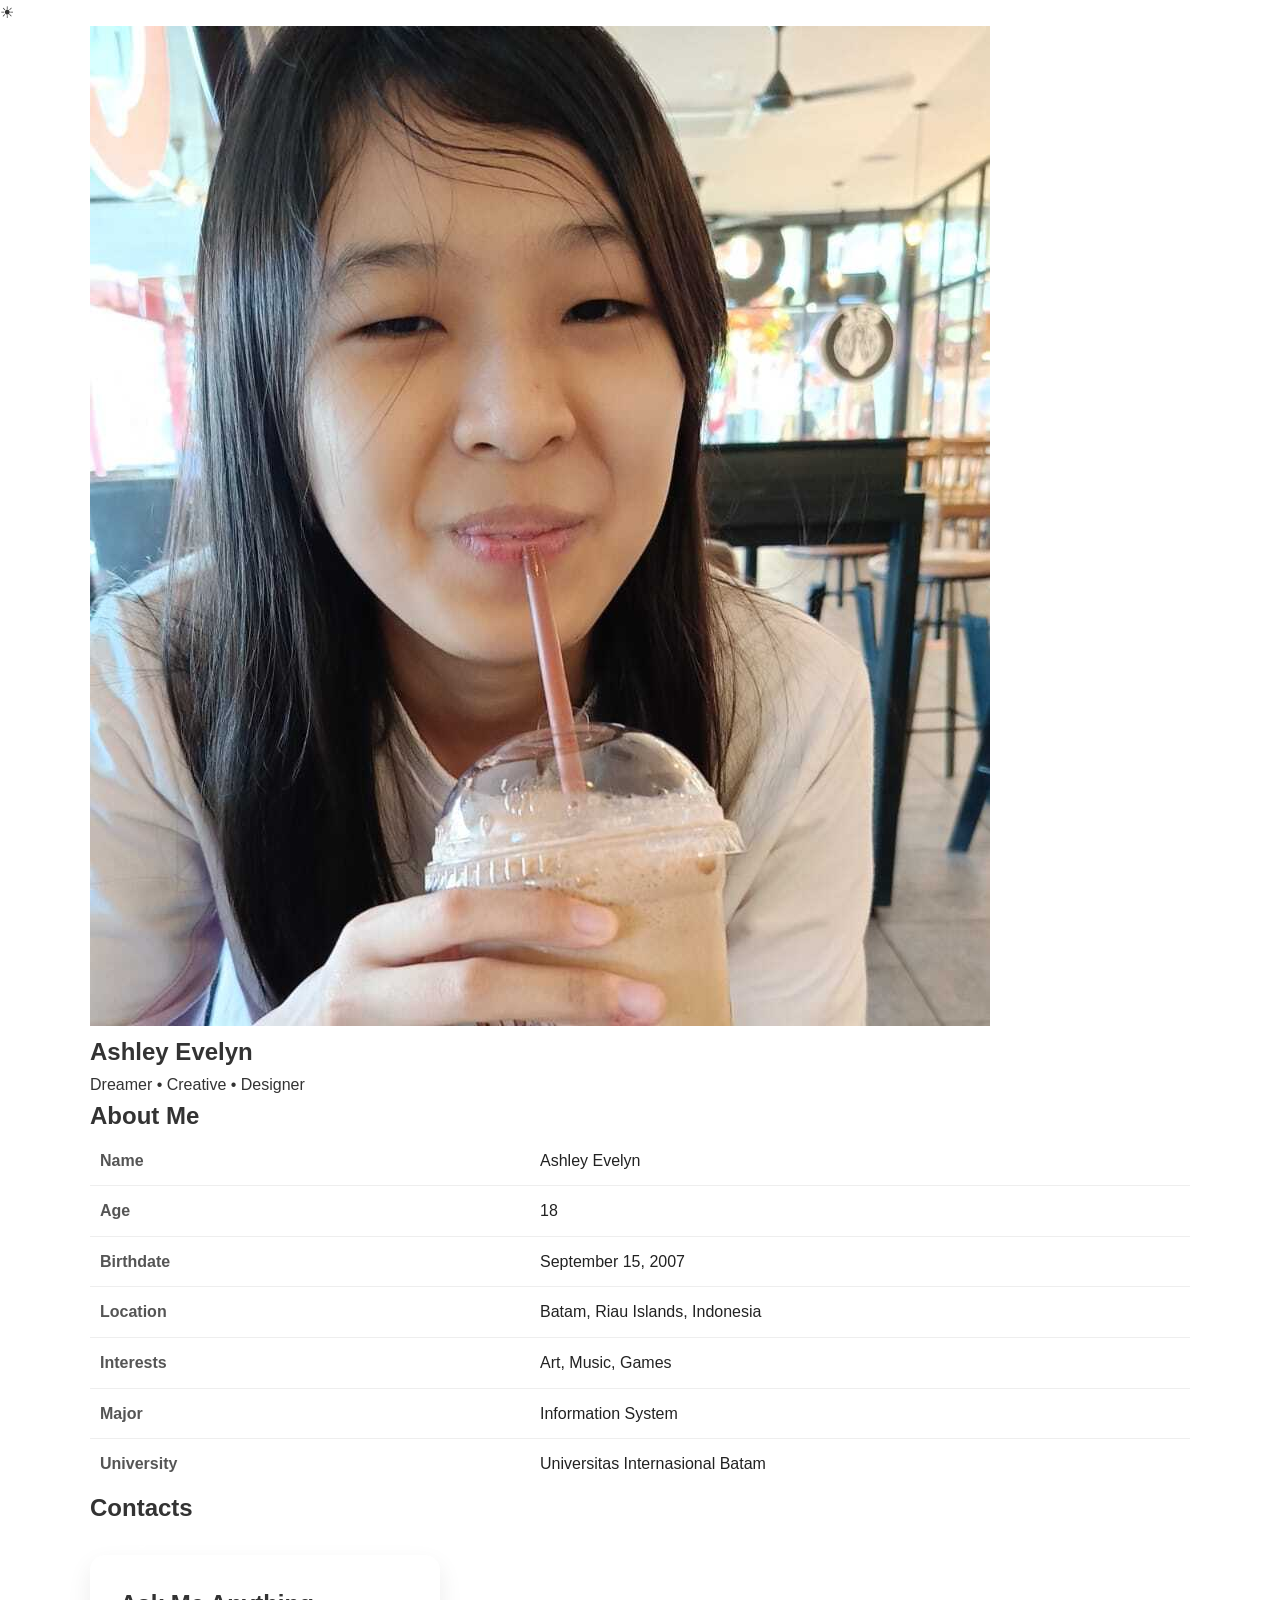
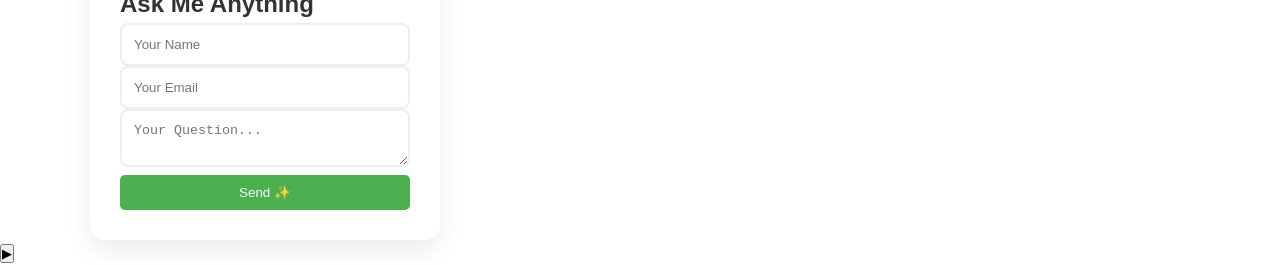
==== biodataash/index.html @ a49f47a7 "Update index.html" ====
<!DOCTYPE html>
<html lang="en">
<head>
    <meta charset="UTF-8">
    <title>Ashley Evelyn | Personal Website</title>
    <link rel="stylesheet" href="style.css">
    <link href="https://fonts.googleapis.com/css2?family=Quicksand:wght@300;500;700&display=swap" rel="stylesheet">
</head>
<body>

        <!-- Dark / Light Toggle -->
        <div class="toggle-container">
            <div class="mode-toggle" id="mode-toggle">
                <div class="toggle-circle">
                    <span class="icon">☀</span>
                </div>
            </div>
        </div>

    <div class="container">

        <!-- Profile -->
        <section class="profile fade-in">
            <img src="me.jpg" alt="Profile Photo" class="profile-img">
            <h1>Ashley Evelyn</h1>
            <p class="subtitle">Dreamer • Creative • Designer</p>
        </section>

        <!-- Bio -->
        <section class="bio slide-up">
            <h2>About Me</h2>
            <table>
                <tr>
                    <th>Name</th>
                    <td>Ashley Evelyn</td>
                </tr>
                <tr>
                    <th>Age</th>
                    <td>18</td>
                </tr>
                <tr>
                    <th>Birthdate</th>
                    <td>September 15, 2007</td>
                </tr>
                <tr>
                    <th>Location</th>
                    <td>Batam, Riau Islands, Indonesia</td>
                </tr>
                <tr>
                    <th>Interests</th>
                    <td>Art, Music, Games</td>
                </tr>
                <tr>
                    <th>Major</th>
                    <td>Information System</td>
                </tr>
                <tr>
                    <th>University</th>
                    <td>Universitas Internasional Batam</td>
                </tr>
            </table>
        </section>

        <!-- Social -->
        <section class="contact fade-in">
            <h2>Contacts</h2>
            <div class="social-links">
                <a href="https://instagram.com/ashley_evel_" target="_blank">Instagram</a>
                <a href="https://youtube.com/@ashendust159" target="_blank">YouTube</a>
                <a href="mailto:ashleyevelyn1509@gmail.com" target="_blank">Email</a>
            </div>
        </section>

        <!-- Ask Box -->
        <section class="ask-box slide-up">
            <h2>Ask Me Anything</h2>
            <form>
                <input type="text" placeholder="Your Name" required>
                <input type="email" placeholder="Your Email" required>
                <textarea placeholder="Your Question..." required></textarea>
                <button type="submit">Send ✨</button>
            </form>
        </section>

    </div>

        <!-- Clean Music Player -->
        <div class="music-player">
            <button id="play-btn">▶</button>

            <div class="wave">
                <span></span>
                <span></span>
                <span></span>
                <span></span>
            </div>
        </div>

        <audio id="audio">
            <source src="music.mp3" type="audio/mpeg">
        </audio>

<script>
    const toggle = document.getElementById("mode-toggle");
    const icon = document.querySelector(".icon");

    toggle.addEventListener("click", () => {
        document.body.classList.toggle("dark-mode");
        toggle.classList.toggle("active");

        if(document.body.classList.contains("dark-mode")){
            icon.textContent = "🌙";
        } else {
            icon.textContent = "☀";
        }
    });

    const audio = document.getElementById("audio");
    const playBtn = document.getElementById("play-btn");
    const wave = document.querySelector(".wave");

    playBtn.addEventListener("click", () => {
        if(audio.paused){
            audio.play();
            playBtn.textContent = "❚❚";
            wave.classList.add("active");
        } else {
            audio.pause();
            playBtn.textContent = "▶";
            wave.classList.remove("active");
        }
    });

    /* Cursor Glow Trail */
    const cursor = document.createElement("div");
    cursor.classList.add("cursor-glow");
    document.body.appendChild(cursor);

    document.addEventListener("mousemove", e => {
        cursor.style.left = e.pageX + "px";
        cursor.style.top = e.pageY + "px";
    });
</script>

</body>
</html>
---- biodataash/style.css ----
/* Reset */
* {
    margin: 0;
    padding: 0;
    box-sizing: border-box;
}

/* Base Styles */
body {
    font-family: Arial, Helvetica, sans-serif;
    line-height: 1.6;
    color: #333;
}

.container {
    width: 90%;
    max-width: 1100px;
    margin: auto;
}

/* Navigation */
header {
    background: #9874d3;
    color: #fff;
}

nav {
    display: flex;
    justify-content: space-between;
    align-items: center;
    padding: 1rem 0;
}

.logo {
    font-size: 1.5rem;
}

.nav-links {
    list-style: none;
    display: flex;
    gap: 1.5rem;
}

.nav-links a {
    color: #fff;
    text-decoration: none;
}

/* Hero */
.hero {
    background: linear-gradient(135deg, #667eea, #764ba2);
    color: white;
    padding: 5rem 0;
    text-align: center;
}

.hero h2 {
    font-size: 2.5rem;
}

.hero p {
    margin: 1rem 0;
}

.btn {
    display: inline-block;
    background: #fff;
    color: #333;
    padding: 0.75rem 1.5rem;
    border-radius: 25px;
    text-decoration: none;
    font-weight: bold;
}

/* Bio Card */
.bio-card {
    display: flex;
    align-items: center;
    gap: 2rem;
    background: #fff;
    padding: 2rem;
    border-radius: 16px;
    box-shadow: 0 10px 30px rgba(0, 0, 0, 0.1);
    max-width: 800px;
    margin: auto;
}

.bio-photo {
    width: 160px;
    height: 160px;
    object-fit: cover;
    border-radius: 50%;
    border: 4px solid #667eea;
}

.bio-text h2 {
    margin-bottom: 0.25rem;
}

.bio-title {
    font-weight: bold;
    color: #667eea;
    margin-bottom: 0.75rem;
}

/* Mobile Responsive */
@media (max-width: 768px) {
    .bio-card {
        flex-direction: column;
        text-align: center;
    }
}

/* Responsive */
@media (max-width: 768px) {
    .bio-container {
        flex-direction: column;
        text-align: center;
    }
}

/* About */
.about {
    background: #ffffff;
    padding: 30px 40px;
    border-radius: 16px;
    box-shadow: 0 15px 35px rgba(0, 0, 0, 0.2);
    width: 400px;
    animation: fadeIn 1s ease-in-out;
}

.about h2 {
    text-align: center;
    margin-bottom: 25px;
    color: #333;
}

table {
    width: 100%;
    border-collapse: collapse;
}

th, td {
    text-align: left;
    padding: 12px 10px;
}

th {
    color: #555;
    font-weight: 600;
    width: 40%;
}

td {
    color: #222;
    font-weight: 500;
}

tr {
    border-bottom: 1px solid #eee;
    transition: background 0.3s ease;
}

tr:hover {
    background: #f5f7ff;
}

tr:last-child {
    border-bottom: none;
}

@keyframes fadeIn {
    from {
        opacity: 0;
        transform: translateY(20px);
    }
    to {
        opacity: 1;
        transform: translateY(0);
    }
}

@media (max-width: 480px) {
    .about {
        width: 90%;
        padding: 20px;
    }
}

/* Projects */
.projects {
    display: grid;
    grid-template-columns: repeat(auto-fit, minmax(250px, 1fr));
    gap: 1.5rem;
}

.card {
    background: white;
    padding: 1.5rem;
    border-radius: 10px;
    box-shadow: 0 5px 15px rgba(0,0,0,0.1);
}

/* Social Links */
.social-links a {
  display: inline-block;
  margin: 0 10px;
  text-decoration: none;
  color: #fff;
  font-weight: bold;
  position: relative;
}

.social-links a::after {
  content: "";
  display: block;
  height: 2px;
  background: #fff;
  width: 0;
  transition: width 0.3s;
  margin: auto;
}

.social-links a:hover::after {
  width: 100%;
}

/* Ask Box */
.ask-box {
  background: white;
  padding: 30px;
  width: 350px;
  border-radius: 15px;
  box-shadow: 0 10px 25px rgba(0,0,0,0.08);
}

.ask-box input,
.ask-box textarea {
  width: 100%;
  padding: 12px;
  border: 2px solid #eee;
  border-radius: 8px;
  outline: none;
  transition: 0.3s;
}

.ask-box input:focus,
.ask-box textarea:focus {
  border-color: #4CAF50;
}

.ask-box button {
  width: 100%;
  padding: 10px;
  border: none;
  background-color: #4CAF50;
  color: white;
  border-radius: 5px;
  cursor: pointer;
}

.ask-box button:hover {
  background-color: #45a049;
}

/* Footer */
footer {
    background: #9874d3;
    color: #fff;
    text-align: center;
    padding: 1rem;
    margin-top: 2rem;
}
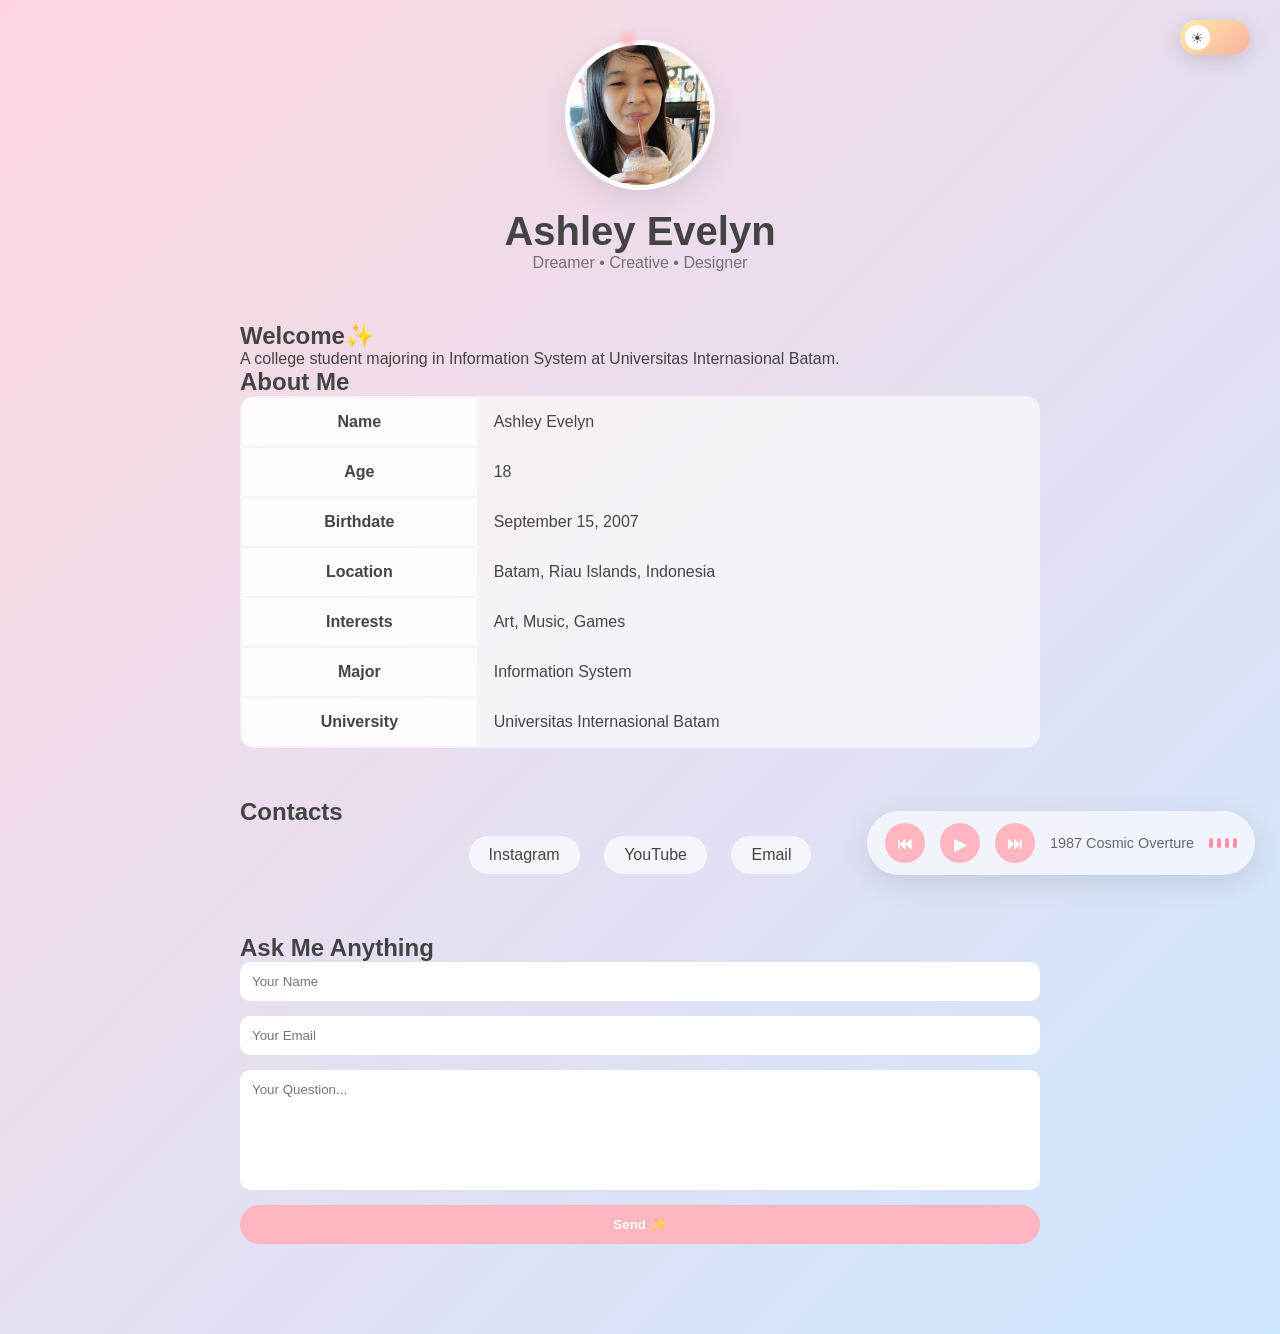
==== commit dd9ff9c3: "Update index.html" ====
--- a/biodataash/index.html
+++ b/biodataash/index.html
@@ -26,6 +26,14 @@
             <p class="subtitle">Dreamer • Creative • Designer</p>
         </section>
 
+        <section id="home" class="intro-card fade-in">
+            <h2>Welcome✨</h2>
+            <p class="intro-text">
+            A college student majoring in Information System at Universitas Internasional Batam.
+            </p>
+        </section>
+
+
         <!-- Bio -->
         <section class="bio slide-up">
             <h2>About Me</h2>
@@ -86,7 +94,13 @@
 
         <!-- Clean Music Player -->
         <div class="music-player">
+            <button id="prev-btn">⏮</button>
             <button id="play-btn">▶</button>
+            <button id="next-btn">⏭</button>
+
+            <div class="track-info">
+                <span id="track-name">Song Title</span>
+            </div>
 
             <div class="wave">
                 <span></span>
@@ -97,10 +111,13 @@
         </div>
 
         <audio id="audio">
-            <source src="music.mp3" type="audio/mpeg">
         </audio>
 
 <script>
+    /* =========================
+       DARK / LIGHT TOGGLE
+    ========================== */
+
     const toggle = document.getElementById("mode-toggle");
     const icon = document.querySelector(".icon");
 
@@ -115,21 +132,79 @@
         }
     });
 
+    /* =========================
+       PLAYLIST SYSTEM
+    ========================== */
+
+    const songs = [
+        {
+            name: "1987 Cosmic Overture",
+            src: "1987 Cosmic Overture.mp3"
+        },
+        {
+            name: "Float Play (lo-fi)",
+            src: "float play.mp3"
+        },
+        {
+            name: "are you lost",
+            src: "are you lost.mp3"
+        }
+    ];
+
     const audio = document.getElementById("audio");
     const playBtn = document.getElementById("play-btn");
+    const nextBtn = document.getElementById("next-btn");
+    const prevBtn = document.getElementById("prev-btn");
+    const trackName = document.getElementById("track-name");
     const wave = document.querySelector(".wave");
 
+    let currentSong = 0;
+
+    function loadSong(index) {
+        audio.src = songs[index].src;
+        trackName.textContent = songs[index].name;
+    }
+
+    function playSong() {
+        audio.play();
+        playBtn.textContent = "❚❚";
+        wave.classList.add("active");
+    }
+
+    function pauseSong() {
+        audio.pause();
+        playBtn.textContent = "▶";
+        wave.classList.remove("active");
+    }
+
     playBtn.addEventListener("click", () => {
-        if(audio.paused){
-            audio.play();
-            playBtn.textContent = "❚❚";
-            wave.classList.add("active");
+        if (audio.paused) {
+            playSong();
         } else {
-            audio.pause();
-            playBtn.textContent = "▶";
-            wave.classList.remove("active");
+            pauseSong();
         }
     });
+
+    nextBtn.addEventListener("click", () => {
+        currentSong = (currentSong + 1) % songs.length;
+        loadSong(currentSong);
+        playSong();
+    });
+
+    prevBtn.addEventListener("click", () => {
+        currentSong = (currentSong - 1 + songs.length) % songs.length;
+        loadSong(currentSong);
+        playSong();
+    });
+
+    audio.addEventListener("ended", () => {
+        currentSong = (currentSong + 1) % songs.length;
+        loadSong(currentSong);
+        playSong();
+    });
+
+    loadSong(currentSong);
+
 
     /* Cursor Glow Trail */
     const cursor = document.createElement("div");
--- a/biodataash/style.css
+++ b/biodataash/style.css
@@ -1,273 +1,333 @@
-/* Reset */
 * {
     margin: 0;
     padding: 0;
     box-sizing: border-box;
-}
-
-/* Base Styles */
+    font-family: 'Quicksand', sans-serif;
+    transition: all 0.3s ease;
+}
+
+/* LIGHT MODE (Default Pastel) */
 body {
-    font-family: Arial, Helvetica, sans-serif;
-    line-height: 1.6;
-    color: #333;
+    background: linear-gradient(135deg, #ffd6e0, #cde7ff);
+    color: #444;
+    display: flex;
+    justify-content: center;
+    padding: 40px;
 }
 
 .container {
     width: 90%;
-    max-width: 1100px;
-    margin: auto;
-}
-
-/* Navigation */
-header {
-    background: #9874d3;
-    color: #fff;
-}
-
-nav {
-    display: flex;
-    justify-content: space-between;
-    align-items: center;
-    padding: 1rem 0;
-}
-
-.logo {
-    font-size: 1.5rem;
-}
-
-.nav-links {
-    list-style: none;
-    display: flex;
-    gap: 1.5rem;
-}
-
-.nav-links a {
-    color: #fff;
-    text-decoration: none;
-}
-
-/* Hero */
-.hero {
-    background: linear-gradient(135deg, #667eea, #764ba2);
-    color: white;
-    padding: 5rem 0;
+    max-width: 800px;
+}
+
+.profile {
     text-align: center;
-}
-
-.hero h2 {
+    margin-bottom: 50px;
+    animation: float 4s ease-in-out infinite;
+}
+
+.profile-img {
+    width: 150px;
+    height: 150px;
+    border-radius: 50%;
+    border: 5px solid white;
+    object-fit: cover;
+    box-shadow: 0 10px 30px rgba(0,0,0,0.1);
+}
+
+.profile-img:hover {
+    transform: scale(1.1);
+}
+
+h1 {
+    margin-top: 15px;
     font-size: 2.5rem;
 }
 
-.hero p {
-    margin: 1rem 0;
-}
-
-.btn {
-    display: inline-block;
-    background: #fff;
-    color: #333;
-    padding: 0.75rem 1.5rem;
-    border-radius: 25px;
-    text-decoration: none;
-    font-weight: bold;
-}
-
-/* Bio Card */
-.bio-card {
-    display: flex;
-    align-items: center;
-    gap: 2rem;
-    background: #fff;
-    padding: 2rem;
-    border-radius: 16px;
-    box-shadow: 0 10px 30px rgba(0, 0, 0, 0.1);
-    max-width: 800px;
-    margin: auto;
-}
-
-.bio-photo {
-    width: 160px;
-    height: 160px;
-    object-fit: cover;
-    border-radius: 50%;
-    border: 4px solid #667eea;
-}
-
-.bio-text h2 {
-    margin-bottom: 0.25rem;
-}
-
-.bio-title {
-    font-weight: bold;
-    color: #667eea;
-    margin-bottom: 0.75rem;
-}
-
-/* Mobile Responsive */
-@media (max-width: 768px) {
-    .bio-card {
-        flex-direction: column;
-        text-align: center;
-    }
-}
-
-/* Responsive */
-@media (max-width: 768px) {
-    .bio-container {
-        flex-direction: column;
-        text-align: center;
-    }
-}
-
-/* About */
-.about {
-    background: #ffffff;
-    padding: 30px 40px;
-    border-radius: 16px;
-    box-shadow: 0 15px 35px rgba(0, 0, 0, 0.2);
-    width: 400px;
-    animation: fadeIn 1s ease-in-out;
-}
-
-.about h2 {
-    text-align: center;
-    margin-bottom: 25px;
-    color: #333;
+.subtitle {
+    opacity: 0.7;
+}
+
+.bio, .contact, .ask-box {
+    margin-bottom: 50px;
 }
 
 table {
     width: 100%;
-    border-collapse: collapse;
+    background: rgba(255,255,255,0.6);
+    border-radius: 15px;
+    overflow: hidden;
+    backdrop-filter: blur(10px);
 }
 
 th, td {
-    text-align: left;
-    padding: 12px 10px;
+    padding: 15px;
 }
 
 th {
-    color: #555;
-    font-weight: 600;
-    width: 40%;
-}
-
-td {
-    color: #222;
-    font-weight: 500;
-}
-
-tr {
-    border-bottom: 1px solid #eee;
-    transition: background 0.3s ease;
+    background: rgba(255,255,255,0.8);
 }
 
 tr:hover {
-    background: #f5f7ff;
-}
-
-tr:last-child {
-    border-bottom: none;
+    background: rgba(255,255,255,0.9);
+}
+
+.social-links {
+    text-align: center;
+}
+
+.social-links a {
+    display: inline-block;
+    margin: 10px;
+    padding: 10px 20px;
+    border-radius: 25px;
+    background: #ffffffaa;
+    text-decoration: none;
+    color: #444;
+}
+
+.social-links a:hover {
+    background: #ffb6c1;
+    color: white;
+    transform: translateY(-5px);
+}
+
+.ask-box form {
+    display: flex;
+    flex-direction: column;
+    gap: 15px;
+}
+
+input, textarea {
+    padding: 12px;
+    border-radius: 10px;
+    border: none;
+}
+
+textarea {
+    resize: none;
+    height: 120px;
+}
+
+button {
+    padding: 12px;
+    border-radius: 25px;
+    border: none;
+    background: #ffb6c1;
+    color: white;
+    font-weight: bold;
+    cursor: pointer;
+}
+
+button:hover {
+    transform: scale(1.05);
+    background: #ff8fab;
+}
+
+/* ===============================
+   ANIMATED DARK/LIGHT TOGGLE
+================================= */
+
+.toggle-container {
+    position: fixed;
+    top: 20px;
+    right: 30px;
+}
+
+.mode-toggle {
+    width: 70px;
+    height: 35px;
+    background: linear-gradient(135deg, #ffeaa7, #fab1a0);
+    border-radius: 50px;
+    display: flex;
+    align-items: center;
+    padding: 5px;
+    cursor: pointer;
+    transition: 0.5s ease;
+    box-shadow: 0 5px 20px rgba(0,0,0,0.15);
+}
+
+.toggle-circle {
+    width: 25px;
+    height: 25px;
+    background: white;
+    border-radius: 50%;
+    display: flex;
+    justify-content: center;
+    align-items: center;
+    transition: 0.5s ease;
+    font-size: 14px;
+}
+
+.mode-toggle.active {
+    background: linear-gradient(135deg, #2c3e50, #4ca1af);
+}
+
+.mode-toggle.active .toggle-circle {
+    transform: translateX(35px) rotate(360deg);
+}
+
+/* Smooth background transition */
+body {
+    transition: background 0.6s ease, color 0.6s ease;
+}
+
+/* DARK MODE */
+.dark-mode {
+    background: linear-gradient(135deg, #1a1a2e, #16213e);
+    color: #eee;
+}
+
+.dark-mode table {
+    background: rgba(0,0,0,0.4);
+}
+
+.dark-mode th {
+    background: rgba(0,0,0,0.6);
+}
+
+.dark-mode .social-links a {
+    background: rgba(255,255,255,0.1);
+    color: white;
+}
+
+.dark-mode button {
+    background: #6c63ff;
+}
+
+/* ===============================
+   CLEAN MINIMAL MUSIC PLAYER
+================================= */
+
+.music-player {
+    position: fixed;
+    bottom: 25px;
+    right: 25px;
+    display: flex;
+    align-items: center;
+    gap: 15px;
+    padding: 12px 18px;
+    border-radius: 50px;
+    background: rgba(255,255,255,0.6);
+    backdrop-filter: blur(15px);
+    box-shadow: 0 8px 30px rgba(0,0,0,0.1);
+    animation: float 5s ease-in-out infinite;
+}
+
+.music-player button {
+    width: 40px;
+    height: 40px;
+    border-radius: 50%;
+    border: none;
+    background: #ffb6c1;
+    color: white;
+    font-size: 16px;
+    cursor: pointer;
+    transition: 0.3s ease;
+}
+
+.music-player button:hover {
+    transform: scale(1.1);
+    background: #ff8fab;
+}
+
+.track-info {
+    font-size: 0.9rem;
+    opacity: 0.8;
+}
+
+/* ===============================
+   SOUND WAVE ANIMATION
+================================= */
+
+.wave {
+    display: flex;
+    gap: 4px;
+    align-items: center;
+    height: 20px;
+}
+
+.wave span {
+    width: 4px;
+    height: 10px;
+    background: #ff8fab;
+    border-radius: 10px;
+    animation: bounce 1s infinite ease-in-out;
+    animation-play-state: paused;
+}
+
+.wave span:nth-child(2) { animation-delay: 0.2s; }
+.wave span:nth-child(3) { animation-delay: 0.4s; }
+.wave span:nth-child(4) { animation-delay: 0.6s; }
+
+.wave.active span {
+    animation-play-state: running;
+}
+
+@keyframes bounce {
+    0%,100% { height: 8px; }
+    50% { height: 20px; }
+}
+
+.dark-mode .wave span {
+    background: #6c63ff;
+}
+
+/* Dark Mode Player */
+.dark-mode .music-player {
+    background: rgba(0,0,0,0.4);
+}
+
+.dark-mode .music-player button {
+    background: #6c63ff;
+}
+
+/* Button animation when playing */
+.music-player button:active {
+    transform: scale(0.9);
+}
+
+/* Animations */
+.fade-in {
+    animation: fadeIn 2s ease forwards;
+}
+
+.slide-up {
+    animation: slideUp 1.5s ease forwards;
 }
 
 @keyframes fadeIn {
-    from {
-        opacity: 0;
-        transform: translateY(20px);
-    }
-    to {
-        opacity: 1;
-        transform: translateY(0);
-    }
-}
-
-@media (max-width: 480px) {
-    .about {
-        width: 90%;
-        padding: 20px;
-    }
-}
-
-/* Projects */
-.projects {
-    display: grid;
-    grid-template-columns: repeat(auto-fit, minmax(250px, 1fr));
-    gap: 1.5rem;
-}
-
-.card {
-    background: white;
-    padding: 1.5rem;
-    border-radius: 10px;
-    box-shadow: 0 5px 15px rgba(0,0,0,0.1);
-}
-
-/* Social Links */
-.social-links a {
-  display: inline-block;
-  margin: 0 10px;
-  text-decoration: none;
-  color: #fff;
-  font-weight: bold;
-  position: relative;
-}
-
-.social-links a::after {
-  content: "";
-  display: block;
-  height: 2px;
-  background: #fff;
-  width: 0;
-  transition: width 0.3s;
-  margin: auto;
-}
-
-.social-links a:hover::after {
-  width: 100%;
-}
-
-/* Ask Box */
-.ask-box {
-  background: white;
-  padding: 30px;
-  width: 350px;
-  border-radius: 15px;
-  box-shadow: 0 10px 25px rgba(0,0,0,0.08);
-}
-
-.ask-box input,
-.ask-box textarea {
-  width: 100%;
-  padding: 12px;
-  border: 2px solid #eee;
-  border-radius: 8px;
-  outline: none;
-  transition: 0.3s;
-}
-
-.ask-box input:focus,
-.ask-box textarea:focus {
-  border-color: #4CAF50;
-}
-
-.ask-box button {
-  width: 100%;
-  padding: 10px;
-  border: none;
-  background-color: #4CAF50;
-  color: white;
-  border-radius: 5px;
-  cursor: pointer;
-}
-
-.ask-box button:hover {
-  background-color: #45a049;
-}
-
-/* Footer */
-footer {
-    background: #9874d3;
-    color: #fff;
-    text-align: center;
-    padding: 1rem;
-    margin-top: 2rem;
-}
+    from { opacity: 0; }
+    to { opacity: 1; }
+}
+
+@keyframes slideUp {
+    from { transform: translateY(40px); opacity: 0; }
+    to { transform: translateY(0); opacity: 1; }
+}
+
+@keyframes float {
+    0% { transform: translateY(0px); }
+    50% { transform: translateY(-10px); }
+    100% { transform: translateY(0px); }
+}
+
+/* ===============================
+   CURSOR GLOW TRAIL
+================================= */
+
+.cursor-glow {
+    position: absolute;
+    width: 25px;
+    height: 25px;
+    border-radius: 50%;
+    pointer-events: none;
+    background: radial-gradient(circle, #ffb6c1 0%, rgba(255,182,193,0) 70%);
+    transform: translate(-50%, -50%);
+    transition: transform 0.08s ease-out;
+    z-index: 9999;
+}
+
+.dark-mode .cursor-glow {
+    background: radial-gradient(circle, #6c63ff 0%, rgba(108,99,255,0) 70%);
+}
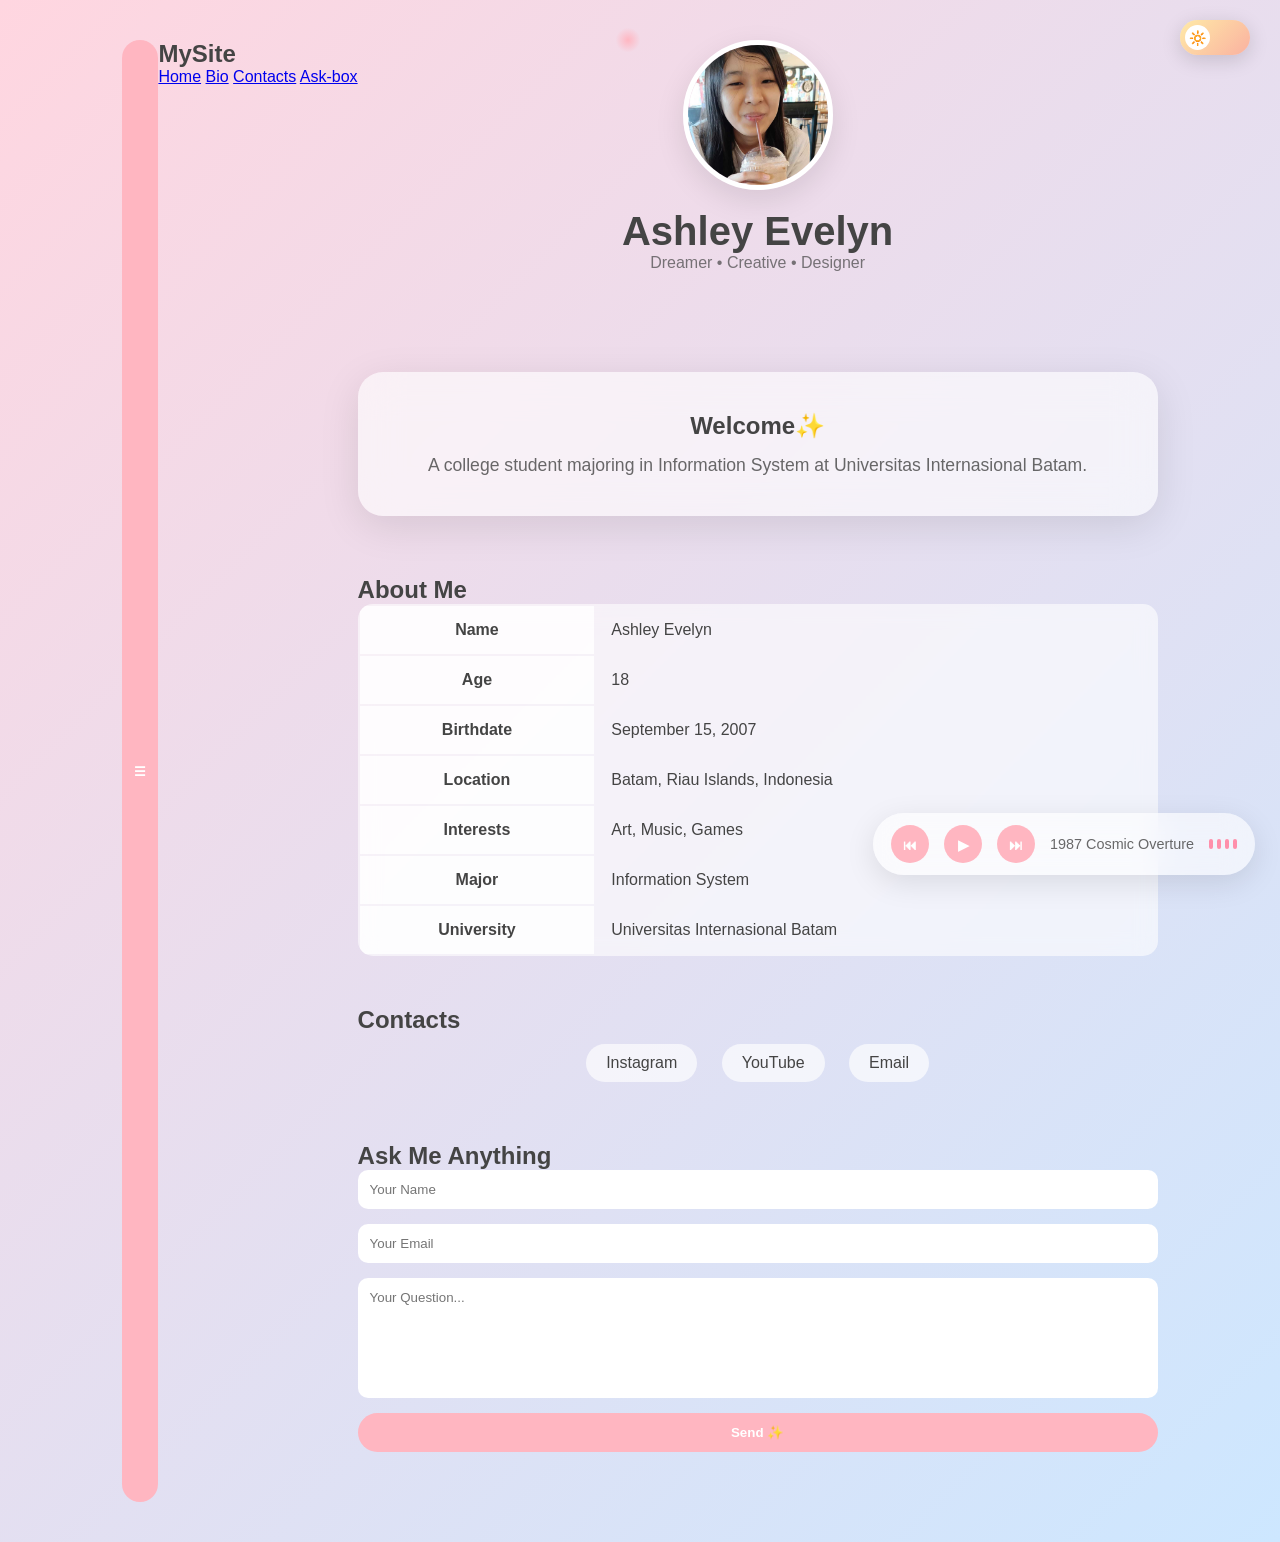
==== commit f224b962: "Update index.html" ====
--- a/biodataash/index.html
+++ b/biodataash/index.html
@@ -12,21 +12,32 @@
         <div class="toggle-container">
             <div class="mode-toggle" id="mode-toggle">
                 <div class="toggle-circle">
-                    <span class="icon">☀</span>
+                    <span class="icon">🔆</span>
                 </div>
             </div>
         </div>
 
+        <!-- Sidebar -->
+        <button class="menu-btn" onclick="toggleSidebar()">☰</button>
+        <div class="sidebar" id="sidebar">
+            <h2>MySite</h2>
+            <a href="#home">Home</a>
+            <a href="#bio">Bio</a>
+            <a href="#contacts">Contacts</a>
+            <a href="#ask-box">Ask-box</a>
+        </div>
+
+
     <div class="container">
 
         <!-- Profile -->
-        <section class="profile fade-in">
+        <section id="home" class="profile fade-in">
             <img src="me.jpg" alt="Profile Photo" class="profile-img">
             <h1>Ashley Evelyn</h1>
             <p class="subtitle">Dreamer • Creative • Designer</p>
         </section>
 
-        <section id="home" class="intro-card fade-in">
+        <section class="intro-card fade-in">
             <h2>Welcome✨</h2>
             <p class="intro-text">
             A college student majoring in Information System at Universitas Internasional Batam.
@@ -35,7 +46,7 @@
 
 
         <!-- Bio -->
-        <section class="bio slide-up">
+        <section id="bio" class="bio slide-up">
             <h2>About Me</h2>
             <table>
                 <tr>
@@ -70,7 +81,7 @@
         </section>
 
         <!-- Social -->
-        <section class="contact fade-in">
+        <section id="contacts" class="contact fade-in">
             <h2>Contacts</h2>
             <div class="social-links">
                 <a href="https://instagram.com/ashley_evel_" target="_blank">Instagram</a>
@@ -80,7 +91,7 @@
         </section>
 
         <!-- Ask Box -->
-        <section class="ask-box slide-up">
+        <section id="ask-box" class="ask-box slide-up">
             <h2>Ask Me Anything</h2>
             <form>
                 <input type="text" placeholder="Your Name" required>
@@ -128,9 +139,15 @@
         if(document.body.classList.contains("dark-mode")){
             icon.textContent = "🌙";
         } else {
-            icon.textContent = "☀";
+            icon.textContent = "🔆";
         }
     });
+
+    /* SIDEBAR */
+    function toggleSidebar(){
+    document.getElementById("sidebar").classList.toggle("active");
+    }
+    
 
     /* =========================
        PLAYLIST SYSTEM
--- a/biodataash/style.css
+++ b/biodataash/style.css
@@ -50,6 +50,32 @@
 
 .bio, .contact, .ask-box {
     margin-bottom: 50px;
+}
+
+/* ===============================
+   INTRO CARD
+================================= */
+
+.intro-card {
+    margin-top: 100px;
+    margin-bottom: 60px;
+    padding: 40px;
+    border-radius: 25px;
+    background: rgba(255,255,255,0.6);
+    backdrop-filter: blur(20px);
+    text-align: center;
+    box-shadow: 0 10px 40px rgba(0,0,0,0.1);
+    animation: float 6s ease-in-out infinite;
+}
+
+.intro-text {
+    margin-top: 15px;
+    font-size: 1.1rem;
+    opacity: 0.8;
+}
+
+.dark-mode .intro-card {
+    background: rgba(0,0,0,0.4);
 }
 
 table {
@@ -215,20 +241,24 @@
 }
 
 .music-player button {
-    width: 40px;
-    height: 40px;
+    width: 38px;
+    height: 38px;
     border-radius: 50%;
     border: none;
     background: #ffb6c1;
     color: white;
-    font-size: 16px;
+    font-size: 14px;
     cursor: pointer;
     transition: 0.3s ease;
 }
 
 .music-player button:hover {
-    transform: scale(1.1);
+    transform: scale(1.15);
     background: #ff8fab;
+}
+
+.dark-mode .music-player button {
+    background: #6c63ff;
 }
 
 .track-info {
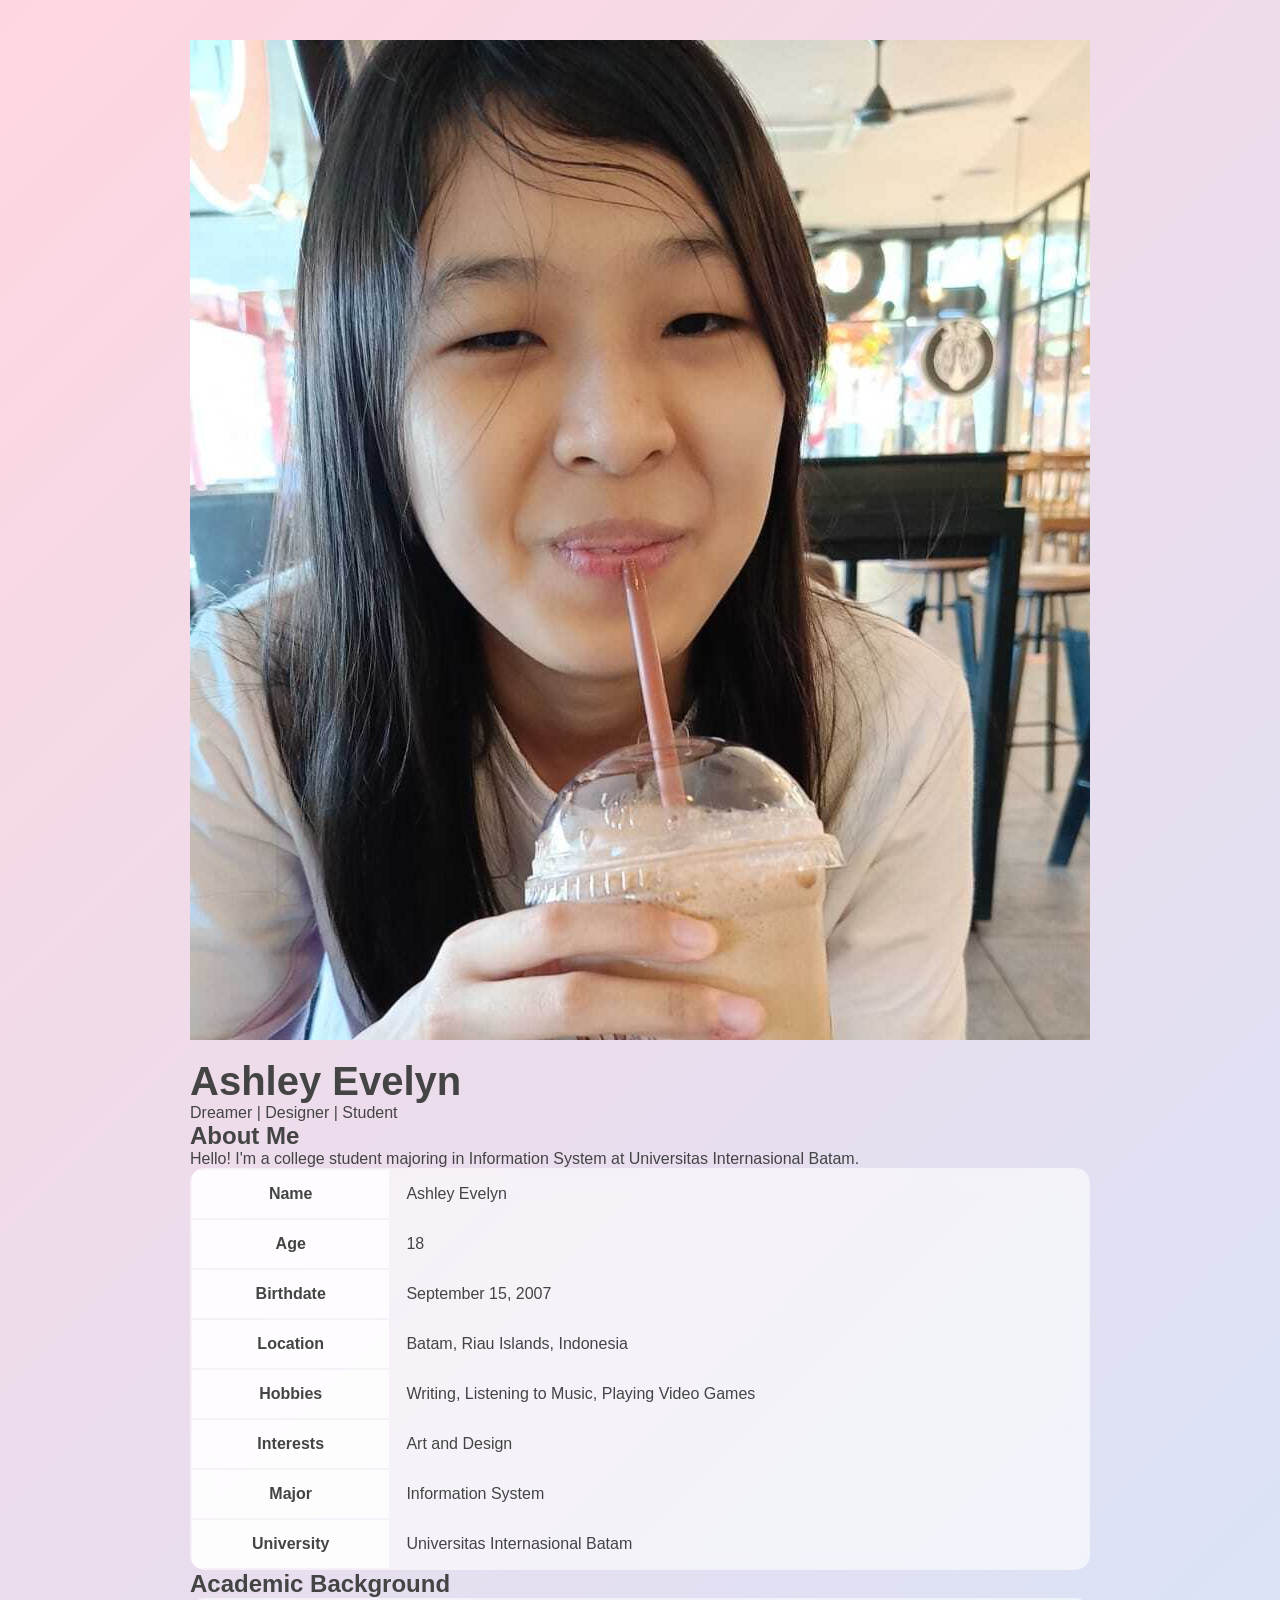
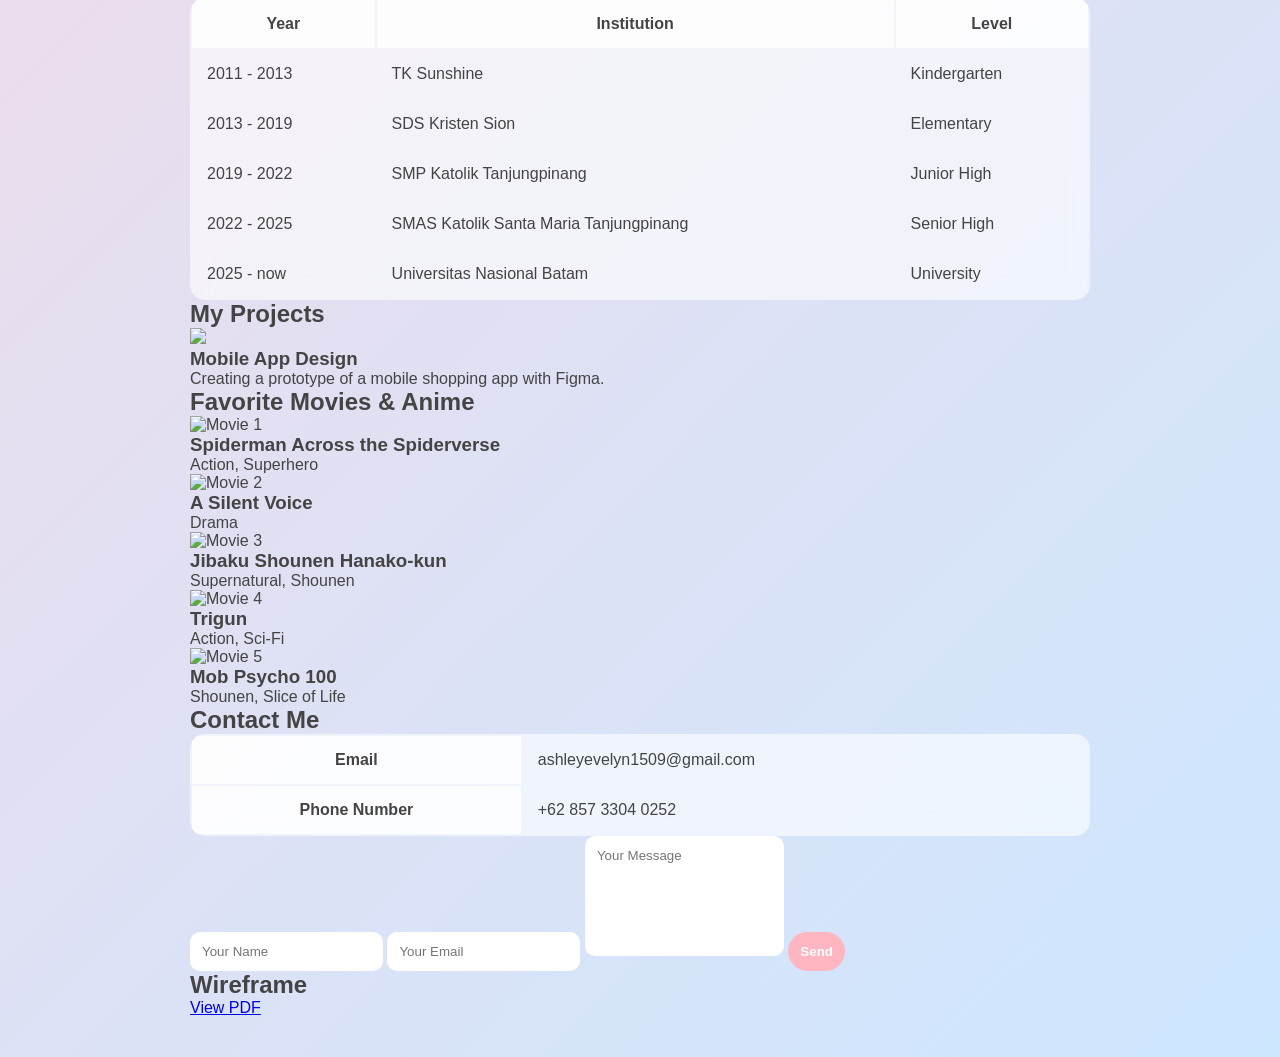
==== commit 9e485238: "Update index.html" ====
--- a/biodataash/index.html
+++ b/biodataash/index.html
@@ -4,50 +4,49 @@
     <meta charset="UTF-8">
     <title>Ashley Evelyn | Personal Website</title>
     <link rel="stylesheet" href="style.css">
-    <link href="https://fonts.googleapis.com/css2?family=Quicksand:wght@300;500;700&display=swap" rel="stylesheet">
+
+    <!-- Font Awesome Icons -->
+    <link rel="stylesheet" href="https://cdnjs.cloudflare.com/ajax/libs/font-awesome/6.0.0/css/all.min.css">
 </head>
 <body>
 
-        <!-- Dark / Light Toggle -->
-        <div class="toggle-container">
-            <div class="mode-toggle" id="mode-toggle">
-                <div class="toggle-circle">
-                    <span class="icon">🔆</span>
-                </div>
-            </div>
+    <!-- Sidebar -->
+    <div class="sidebar">
+        <h2>Navigation</h2>
+        <ul>
+            <li><a href="#profile"><i class="fas fa-user"></i> Profile</a></li>
+            <li><a href="#bio"><i class="fas fa-feather"></i> Bio</a></li>
+            <li><a href="#academic"><i class="fas fa-graduation-cap"></i> Academic</a></li>
+            <li><a href="#projects"><i class="fas fa-code"></i> Projects</a></li>
+            <li><a href="#movies"><i class="fas fa-heart"></i> Favorites</a></li>
+            <li><a href="#contact"><i class="fas fa-envelope"></i> Contact</a></li>
+            <li><a href="#wireframe"><i class="fa-solid fa-border-all"></i> Wireframe</a></li>
+        </ul>
+        <div class="socials">
+            <a href="https://ashleyevelyn00.github.io" target="_blank"><i class="fab fa-github"></i></a>
+            <a href="https://youtube.com/@ashendust159" target="_blank"><i class="fab fa-youtube"></i></a>
+            <a href="https://instagram.com/ashley_evel_" target="_blank"><i class="fab fa-instagram"></i></a>
         </div>
+    </div>
 
-        <!-- Sidebar -->
-        <button class="menu-btn" onclick="toggleSidebar()">☰</button>
-        <div class="sidebar" id="sidebar">
-            <h2>MySite</h2>
-            <a href="#home">Home</a>
-            <a href="#bio">Bio</a>
-            <a href="#contacts">Contacts</a>
-            <a href="#ask-box">Ask-box</a>
-        </div>
-
-
-    <div class="container">
+    <!-- Main Content -->
+    <div class="main">
 
         <!-- Profile -->
-        <section id="home" class="profile fade-in">
-            <img src="me.jpg" alt="Profile Photo" class="profile-img">
-            <h1>Ashley Evelyn</h1>
-            <p class="subtitle">Dreamer • Creative • Designer</p>
+        <section id="profile" class="card profile-card">
+            <img src="me.jpg" alt="Profile Picture">
+            <div class="profile-text">
+                <h1>Ashley Evelyn</h1>
+                <p>Dreamer | Designer | Student</p>
+            </div>
         </section>
 
-        <section class="intro-card fade-in">
-            <h2>Welcome✨</h2>
-            <p class="intro-text">
-            A college student majoring in Information System at Universitas Internasional Batam.
+        <!-- Bio -->
+        <section id="bio" class="card">
+            <h2>About Me</h2>
+            <p>
+                Hello! I'm a college student majoring in Information System at Universitas Internasional Batam.
             </p>
-        </section>
-
-
-        <!-- Bio -->
-        <section id="bio" class="bio slide-up">
-            <h2>About Me</h2>
             <table>
                 <tr>
                     <th>Name</th>
@@ -66,8 +65,12 @@
                     <td>Batam, Riau Islands, Indonesia</td>
                 </tr>
                 <tr>
+                    <th>Hobbies</th>
+                    <td>Writing, Listening to Music, Playing Video Games</td>
+                </tr>
+                <tr>
                     <th>Interests</th>
-                    <td>Art, Music, Games</td>
+                    <td>Art and Design</td>
                 </tr>
                 <tr>
                     <th>Major</th>
@@ -80,159 +83,115 @@
             </table>
         </section>
 
-        <!-- Social -->
-        <section id="contacts" class="contact fade-in">
-            <h2>Contacts</h2>
-            <div class="social-links">
-                <a href="https://instagram.com/ashley_evel_" target="_blank">Instagram</a>
-                <a href="https://youtube.com/@ashendust159" target="_blank">YouTube</a>
-                <a href="mailto:ashleyevelyn1509@gmail.com" target="_blank">Email</a>
+        <!-- Academic -->
+        <section id="academic" class="card">
+            <h2>Academic Background</h2>
+            <table>
+                <tr>
+                    <th>Year</th>
+                    <th>Institution</th>
+                    <th>Level</th>
+                </tr>
+                <tr>
+                    <td>2011 - 2013</td>
+                    <td>TK Sunshine</td>
+                    <td>Kindergarten</td>
+                </tr>
+                <tr>
+                    <td>2013 - 2019</td>
+                    <td>SDS Kristen Sion</td>
+                    <td>Elementary</td>
+                </tr>
+                <tr>
+                    <td>2019 - 2022</td>
+                    <td>SMP Katolik Tanjungpinang</td>
+                    <td>Junior High</td>
+                </tr>
+                <tr>
+                    <td>2022 - 2025</td>
+                    <td>SMAS Katolik Santa Maria Tanjungpinang</td>
+                    <td>Senior High</td>
+                </tr>
+                <tr>
+                    <td>2025 - now</td>
+                    <td>Universitas Nasional Batam</td>
+                    <td>University</td>
+                </tr>
+            </table>
+        </section>
+
+        <!-- Projects -->
+        <section id="projects" class="card">
+            <h2>My Projects</h2>
+            <div class="container">
+                <div class="box">
+                    <img src="figma.png">
+                    <h3>Mobile App Design</h3>
+                    <p>Creating a prototype of a mobile shopping app with Figma.</p>
+                </div>
             </div>
         </section>
 
-        <!-- Ask Box -->
-        <section id="ask-box" class="ask-box slide-up">
-            <h2>Ask Me Anything</h2>
-            <form>
-                <input type="text" placeholder="Your Name" required>
-                <input type="email" placeholder="Your Email" required>
-                <textarea placeholder="Your Question..." required></textarea>
-                <button type="submit">Send ✨</button>
+        <!-- Fav Movies -->
+        <section id="movies" class="card">
+            <h2>Favorite Movies & Anime</h2>
+            <div class="container">
+                <div class="card">
+                    <img src="film1.jpg" alt="Movie 1">
+                    <h3>Spiderman Across the Spiderverse</h3>
+                    <p>Action, Superhero</p>
+                </div>
+                <div class="card">
+                    <img src="film2.jpg" alt="Movie 2">
+                    <h3>A Silent Voice</h3>
+                    <p>Drama</p>
+                </div>
+                <div class="card">
+                    <img src="film3.jpg" alt="Movie 3">
+                    <h3>Jibaku Shounen Hanako-kun</h3>
+                    <p>Supernatural, Shounen</p>
+                </div>
+                <div class="card">
+                    <img src="film4.jpg" alt="Movie 4">
+                    <h3>Trigun</h3>
+                    <p>Action, Sci-Fi</p>
+                </div>
+                <div class="card">
+                    <img src="film5.jpg" alt="Movie 5">
+                    <h3>Mob Psycho 100</h3>
+                    <p>Shounen, Slice of Life</p>
+                </div>
+            </div>
+        </section>
+
+        <!-- Contact -->
+        <section id="contact" class="card">
+            <h2>Contact Me</h2>
+            <table>
+                <tr>
+                    <th>Email</th>
+                    <td>ashleyevelyn1509@gmail.com</td>
+                </tr>
+                <tr>
+                    <th>Phone Number</th>
+                    <td>+62 857 3304 0252</td>
+                </tr>
+            </table>
+            <form action="mailto:you@email.com" method="POST" enctype="text/plain">
+                <input type="text" name="name" placeholder="Your Name" required>
+                <input type="email" name="email" placeholder="Your Email" required>
+                <textarea name="message" placeholder="Your Message"></textarea>
+                <button type="submit">Send</button>
             </form>
+        </section>
+
+        <!-- PDF Viewer -->
+        <section id="wireframe" class="card">
+            <h2>Wireframe</h2>
+            <a href="https://instagram.com/ashley_evel_" target="_blank">View PDF</a>
         </section>
 
     </div>
 
-        <!-- Clean Music Player -->
-        <div class="music-player">
-            <button id="prev-btn">⏮</button>
-            <button id="play-btn">▶</button>
-            <button id="next-btn">⏭</button>
-
-            <div class="track-info">
-                <span id="track-name">Song Title</span>
-            </div>
-
-            <div class="wave">
-                <span></span>
-                <span></span>
-                <span></span>
-                <span></span>
-            </div>
-        </div>
-
-        <audio id="audio">
-        </audio>
-
-<script>
-    /* =========================
-       DARK / LIGHT TOGGLE
-    ========================== */
-
-    const toggle = document.getElementById("mode-toggle");
-    const icon = document.querySelector(".icon");
-
-    toggle.addEventListener("click", () => {
-        document.body.classList.toggle("dark-mode");
-        toggle.classList.toggle("active");
-
-        if(document.body.classList.contains("dark-mode")){
-            icon.textContent = "🌙";
-        } else {
-            icon.textContent = "🔆";
-        }
-    });
-
-    /* SIDEBAR */
-    function toggleSidebar(){
-    document.getElementById("sidebar").classList.toggle("active");
-    }
-    
-
-    /* =========================
-       PLAYLIST SYSTEM
-    ========================== */
-
-    const songs = [
-        {
-            name: "1987 Cosmic Overture",
-            src: "1987 Cosmic Overture.mp3"
-        },
-        {
-            name: "Float Play (lo-fi)",
-            src: "float play.mp3"
-        },
-        {
-            name: "are you lost",
-            src: "are you lost.mp3"
-        }
-    ];
-
-    const audio = document.getElementById("audio");
-    const playBtn = document.getElementById("play-btn");
-    const nextBtn = document.getElementById("next-btn");
-    const prevBtn = document.getElementById("prev-btn");
-    const trackName = document.getElementById("track-name");
-    const wave = document.querySelector(".wave");
-
-    let currentSong = 0;
-
-    function loadSong(index) {
-        audio.src = songs[index].src;
-        trackName.textContent = songs[index].name;
-    }
-
-    function playSong() {
-        audio.play();
-        playBtn.textContent = "❚❚";
-        wave.classList.add("active");
-    }
-
-    function pauseSong() {
-        audio.pause();
-        playBtn.textContent = "▶";
-        wave.classList.remove("active");
-    }
-
-    playBtn.addEventListener("click", () => {
-        if (audio.paused) {
-            playSong();
-        } else {
-            pauseSong();
-        }
-    });
-
-    nextBtn.addEventListener("click", () => {
-        currentSong = (currentSong + 1) % songs.length;
-        loadSong(currentSong);
-        playSong();
-    });
-
-    prevBtn.addEventListener("click", () => {
-        currentSong = (currentSong - 1 + songs.length) % songs.length;
-        loadSong(currentSong);
-        playSong();
-    });
-
-    audio.addEventListener("ended", () => {
-        currentSong = (currentSong + 1) % songs.length;
-        loadSong(currentSong);
-        playSong();
-    });
-
-    loadSong(currentSong);
-
-
-    /* Cursor Glow Trail */
-    const cursor = document.createElement("div");
-    cursor.classList.add("cursor-glow");
-    document.body.appendChild(cursor);
-
-    document.addEventListener("mousemove", e => {
-        cursor.style.left = e.pageX + "px";
-        cursor.style.top = e.pageY + "px";
-    });
-</script>
-
 </body>
 </html>
--- a/biodataash/style.css
+++ b/biodataash/style.css
@@ -15,6 +15,49 @@
     padding: 40px;
 }
 
+/* Sidebar */
+.menu-btn{
+    font-size:25px;
+    position:fixed;
+    left:20px;
+    top:20px;
+    background:none;
+    border:none;
+    cursor:pointer;
+}
+
+.sidebar{
+    position:fixed;
+    left:-250px;
+    top:0;
+    width:200px;
+    height:100%;
+    background:#ffb6c1;
+    padding-top:60px;
+    transition:0.3s;
+}
+
+.sidebar h2{
+  color:white;
+  margin-bottom:30px;
+}
+
+.sidebar a{
+    display:block;
+    color:white;
+    padding:15px;
+    text-decoration:none;
+}
+
+.sidebar a:hover{
+  background:#ff8fab;
+  color:white;
+}
+
+.sidebar.active{
+    left:0;
+}
+
 .container {
     width: 90%;
     max-width: 800px;
@@ -27,8 +70,8 @@
 }
 
 .profile-img {
-    width: 150px;
-    height: 150px;
+    width: 170px;
+    height: 170px;
     border-radius: 50%;
     border: 5px solid white;
     object-fit: cover;
@@ -204,12 +247,24 @@
     color: #eee;
 }
 
+.dark-mode .sidebar {
+    background: rgba(0,0,0,0.4);
+}
+
+.dark-mode .sidebar a:hover {
+    background: rgba(100, 44, 242, 0.9);
+}
+
 .dark-mode table {
     background: rgba(0,0,0,0.4);
 }
 
 .dark-mode th {
     background: rgba(0,0,0,0.6);
+}
+
+.dark-mode tr:hover {
+    background: rgba(47, 39, 69, 0.9);
 }
 
 .dark-mode .social-links a {
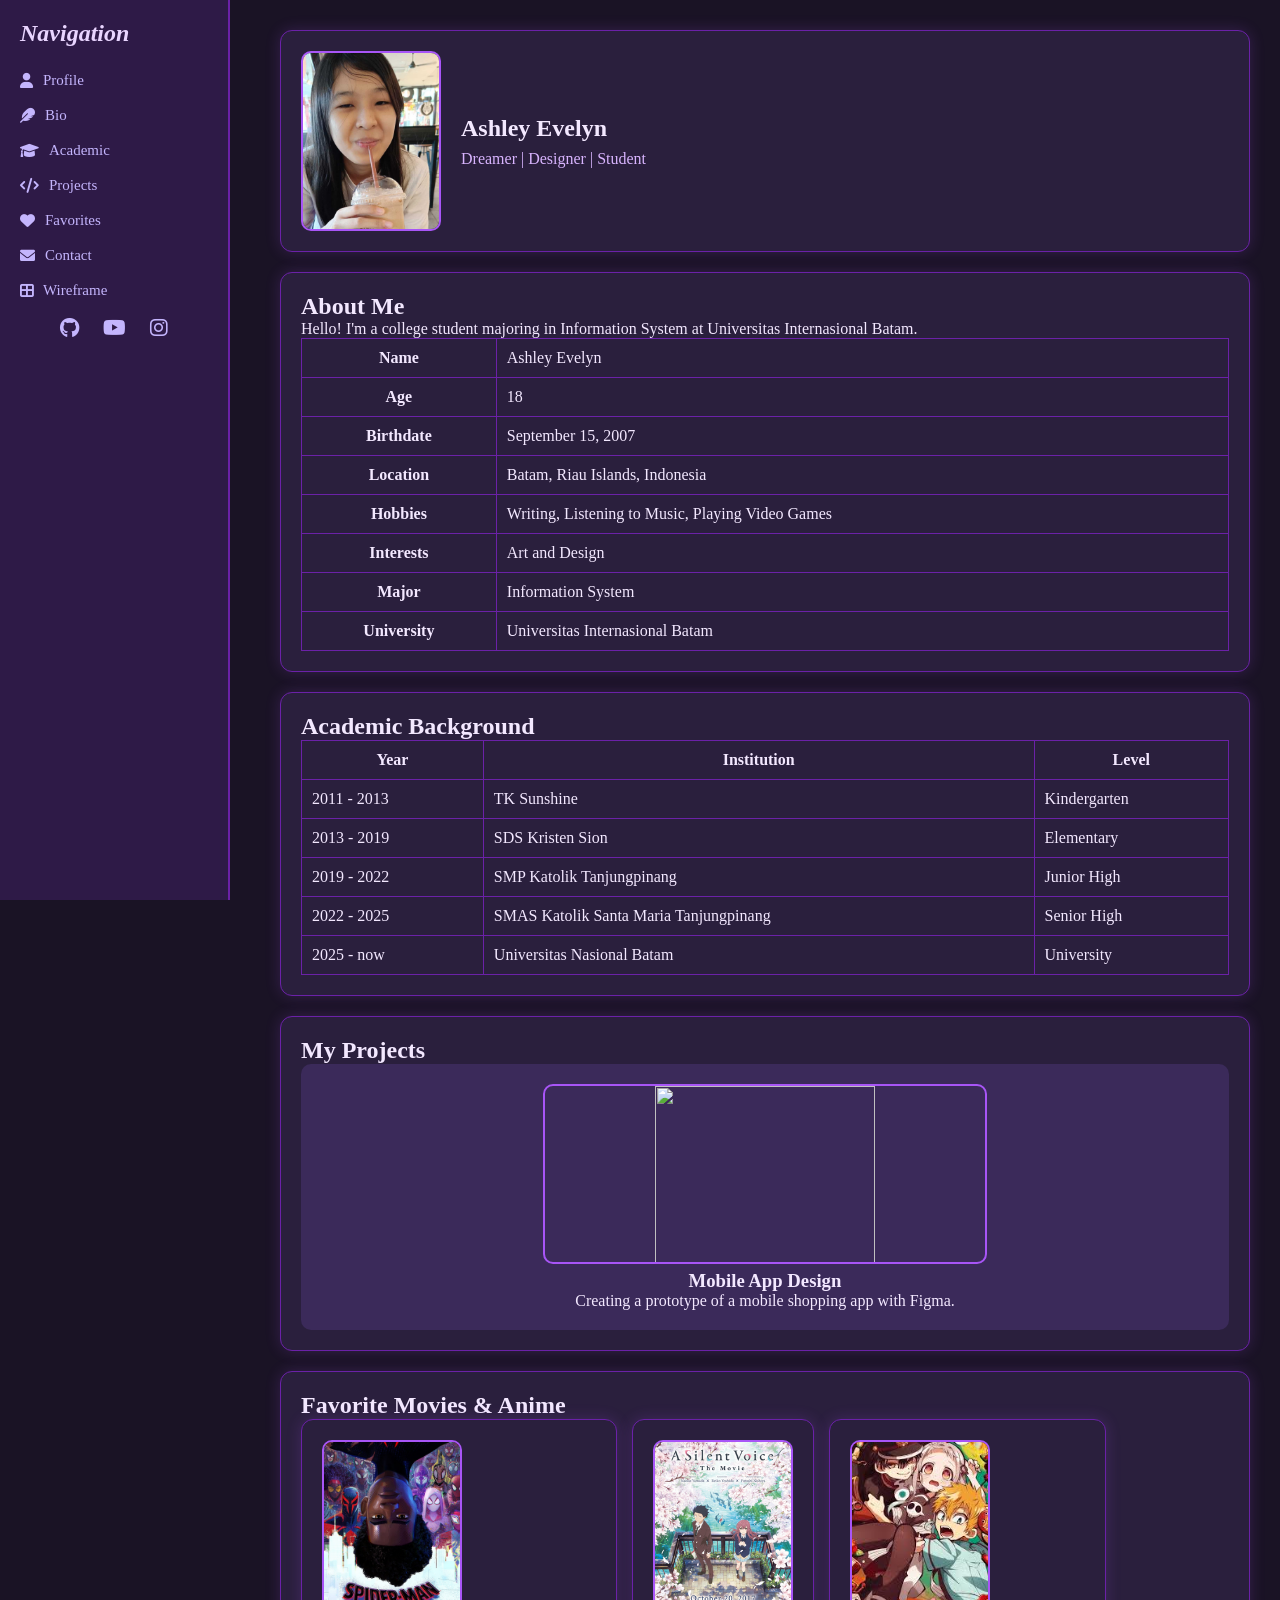
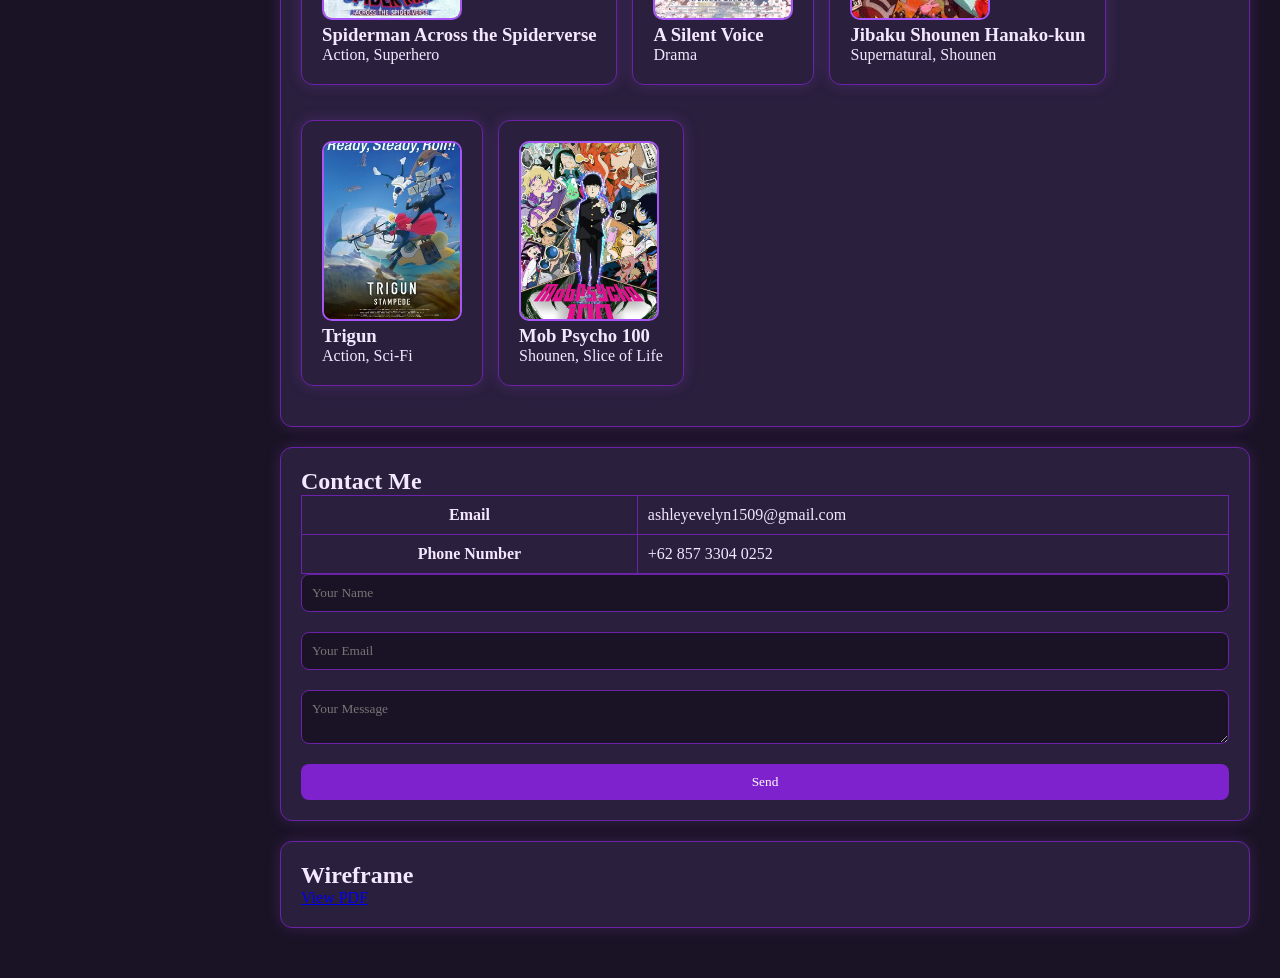
==== commit 18847f65: "Update index.html" ====
--- a/biodataash/index.html
+++ b/biodataash/index.html
@@ -177,6 +177,7 @@
                     <td>+62 857 3304 0252</td>
                 </tr>
             </table>
+            
             <form action="mailto:you@email.com" method="POST" enctype="text/plain">
                 <input type="text" name="name" placeholder="Your Name" required>
                 <input type="email" name="email" placeholder="Your Email" required>
--- a/biodataash/style.css
+++ b/biodataash/style.css
@@ -1,418 +1,188 @@
+/* Smooth Scroll */
+html {
+    scroll-behavior: smooth;
+}
+
+/* Reset */
 * {
     margin: 0;
     padding: 0;
     box-sizing: border-box;
-    font-family: 'Quicksand', sans-serif;
-    transition: all 0.3s ease;
+    font-family: 'Georgia', serif;
 }
 
-/* LIGHT MODE (Default Pastel) */
+/* Body */
 body {
-    background: linear-gradient(135deg, #ffd6e0, #cde7ff);
-    color: #444;
     display: flex;
-    justify-content: center;
-    padding: 40px;
+    background: #1a1325;
+    color: #f3e8ff;
 }
 
 /* Sidebar */
-.menu-btn{
-    font-size:25px;
-    position:fixed;
-    left:20px;
-    top:20px;
-    background:none;
-    border:none;
-    cursor:pointer;
+.sidebar {
+    width: 230px;
+    height: 100vh;
+    background: #2e1a47;
+    color: #e9d5ff;
+    padding: 20px;
+    position: fixed;
+    border-right: 2px solid #6b21a8;
 }
 
-.sidebar{
-    position:fixed;
-    left:-250px;
-    top:0;
-    width:200px;
-    height:100%;
-    background:#ffb6c1;
-    padding-top:60px;
-    transition:0.3s;
+.sidebar h2 {
+    margin-bottom: 25px;
+    font-style: italic;
 }
 
-.sidebar h2{
-  color:white;
-  margin-bottom:30px;
+.sidebar ul {
+    list-style: none;
 }
 
-.sidebar a{
-    display:block;
-    color:white;
-    padding:15px;
-    text-decoration:none;
+.sidebar ul li {
+    margin: 18px 0;
 }
 
-.sidebar a:hover{
-  background:#ff8fab;
-  color:white;
+.sidebar ul li a {
+    color: #c4b5fd;
+    text-decoration: none;
+    font-size: 15px;
+    display: flex;
+    align-items: center;
+    gap: 10px;
+    transition: 0.3s;
 }
 
-.sidebar.active{
-    left:0;
+.sidebar ul li a:hover {
+    color: #ffffff;
 }
 
-.container {
-    width: 90%;
-    max-width: 800px;
+/* Social Icons */
+.socials {
+    text-align: center;
 }
 
-.profile {
-    text-align: center;
-    margin-bottom: 50px;
-    animation: float 4s ease-in-out infinite;
+.socials a {
+    color: #c4b5fd;
+    margin: 0 10px;
+    font-size: 20px;
+    transition: 0.3s;
 }
 
-.profile-img {
-    width: 170px;
-    height: 170px;
-    border-radius: 50%;
-    border: 5px solid white;
-    object-fit: cover;
-    box-shadow: 0 10px 30px rgba(0,0,0,0.1);
+.socials a:hover {
+    color: #ffffff;
 }
 
-.profile-img:hover {
-    transform: scale(1.1);
+
+/* Main */
+.main {
+    margin-left: 250px;
+    padding: 30px;
+    width: 100%;
 }
 
-h1 {
-    margin-top: 15px;
-    font-size: 2.5rem;
+/* Card */
+.card {
+    background: #2a1f3d;
+    padding: 20px;
+    margin-bottom: 20px;
+    border-radius: 12px;
+    border: 1px solid #6b21a8;
+    box-shadow: 0 0 15px rgba(168, 85, 247, 0.2);
 }
 
-.subtitle {
-    opacity: 0.7;
+.card img {
+    width: 140px;
+    height: 180px;
+    object-fit: cover;
+    border-radius: 10px;
+    border: 2px solid #a855f7;
 }
 
-.bio, .contact, .ask-box {
-    margin-bottom: 50px;
+.box img {
+    width: 50%;
+    border-radius: 10px;
 }
 
-/* ===============================
-   INTRO CARD
-================================= */
-
-.intro-card {
-    margin-top: 100px;
-    margin-bottom: 60px;
-    padding: 40px;
-    border-radius: 25px;
-    background: rgba(255,255,255,0.6);
-    backdrop-filter: blur(20px);
-    text-align: center;
-    box-shadow: 0 10px 40px rgba(0,0,0,0.1);
-    animation: float 6s ease-in-out infinite;
+/* Profile Layout */
+.profile-card {
+    display: flex;
+    align-items: center;
+    gap: 20px;
 }
 
-.intro-text {
-    margin-top: 15px;
-    font-size: 1.1rem;
-    opacity: 0.8;
+.profile-card img {
+    width: 140px;
+    height: 180px;
+    object-fit: cover;
+    border-radius: 10px;
+    border: 2px solid #a855f7;
 }
 
-.dark-mode .intro-card {
-    background: rgba(0,0,0,0.4);
+.profile-text h1 {
+    margin-bottom: 8px;
 }
 
+.profile-text p {
+    color: #d8b4fe;
+}
+
+/* Table */
 table {
     width: 100%;
-    background: rgba(255,255,255,0.6);
-    border-radius: 15px;
-    overflow: hidden;
-    backdrop-filter: blur(10px);
+    border-collapse: collapse;
 }
 
 th, td {
-    padding: 15px;
+    border: 1px solid #6b21a8;
+    padding: 10px;
 }
 
-th {
-    background: rgba(255,255,255,0.8);
+/* Containers */
+.container {
+    display: flex;
+    gap: 15px;
+    flex-wrap: wrap;
 }
 
-tr:hover {
-    background: rgba(255,255,255,0.9);
+.box {
+    background: #3b2a5a;
+    padding: 20px;
+    border-radius: 10px;
+    flex: 1 1 150px;
+    text-align: center;
+    transition: 0.3s;
 }
 
-.social-links {
-    text-align: center;
-}
-
-.social-links a {
-    display: inline-block;
-    margin: 10px;
-    padding: 10px 20px;
-    border-radius: 25px;
-    background: #ffffffaa;
-    text-decoration: none;
-    color: #444;
-}
-
-.social-links a:hover {
-    background: #ffb6c1;
-    color: white;
+.box:hover {
+    background: #5b3b8a;
     transform: translateY(-5px);
 }
 
-.ask-box form {
+/* Form */
+form {
     display: flex;
     flex-direction: column;
-    gap: 15px;
+    gap: 10px;
 }
 
 input, textarea {
-    padding: 12px;
-    border-radius: 10px;
-    border: none;
-}
-
-textarea {
-    resize: none;
-    height: 120px;
+    margin-bottom: 10px;
+    padding: 10px;
+    border-radius: 8px;
+    border: 1px solid #6b21a8;
+    background: #1a1325;
+    color: white;
 }
 
 button {
-    padding: 12px;
-    border-radius: 25px;
+    padding: 10px;
     border: none;
-    background: #ffb6c1;
+    background: #7e22ce;
     color: white;
-    font-weight: bold;
+    border-radius: 8px;
     cursor: pointer;
 }
 
 button:hover {
-    transform: scale(1.05);
-    background: #ff8fab;
+    background: #a855f7;
 }
-
-/* ===============================
-   ANIMATED DARK/LIGHT TOGGLE
-================================= */
-
-.toggle-container {
-    position: fixed;
-    top: 20px;
-    right: 30px;
-}
-
-.mode-toggle {
-    width: 70px;
-    height: 35px;
-    background: linear-gradient(135deg, #ffeaa7, #fab1a0);
-    border-radius: 50px;
-    display: flex;
-    align-items: center;
-    padding: 5px;
-    cursor: pointer;
-    transition: 0.5s ease;
-    box-shadow: 0 5px 20px rgba(0,0,0,0.15);
-}
-
-.toggle-circle {
-    width: 25px;
-    height: 25px;
-    background: white;
-    border-radius: 50%;
-    display: flex;
-    justify-content: center;
-    align-items: center;
-    transition: 0.5s ease;
-    font-size: 14px;
-}
-
-.mode-toggle.active {
-    background: linear-gradient(135deg, #2c3e50, #4ca1af);
-}
-
-.mode-toggle.active .toggle-circle {
-    transform: translateX(35px) rotate(360deg);
-}
-
-/* Smooth background transition */
-body {
-    transition: background 0.6s ease, color 0.6s ease;
-}
-
-/* DARK MODE */
-.dark-mode {
-    background: linear-gradient(135deg, #1a1a2e, #16213e);
-    color: #eee;
-}
-
-.dark-mode .sidebar {
-    background: rgba(0,0,0,0.4);
-}
-
-.dark-mode .sidebar a:hover {
-    background: rgba(100, 44, 242, 0.9);
-}
-
-.dark-mode table {
-    background: rgba(0,0,0,0.4);
-}
-
-.dark-mode th {
-    background: rgba(0,0,0,0.6);
-}
-
-.dark-mode tr:hover {
-    background: rgba(47, 39, 69, 0.9);
-}
-
-.dark-mode .social-links a {
-    background: rgba(255,255,255,0.1);
-    color: white;
-}
-
-.dark-mode button {
-    background: #6c63ff;
-}
-
-/* ===============================
-   CLEAN MINIMAL MUSIC PLAYER
-================================= */
-
-.music-player {
-    position: fixed;
-    bottom: 25px;
-    right: 25px;
-    display: flex;
-    align-items: center;
-    gap: 15px;
-    padding: 12px 18px;
-    border-radius: 50px;
-    background: rgba(255,255,255,0.6);
-    backdrop-filter: blur(15px);
-    box-shadow: 0 8px 30px rgba(0,0,0,0.1);
-    animation: float 5s ease-in-out infinite;
-}
-
-.music-player button {
-    width: 38px;
-    height: 38px;
-    border-radius: 50%;
-    border: none;
-    background: #ffb6c1;
-    color: white;
-    font-size: 14px;
-    cursor: pointer;
-    transition: 0.3s ease;
-}
-
-.music-player button:hover {
-    transform: scale(1.15);
-    background: #ff8fab;
-}
-
-.dark-mode .music-player button {
-    background: #6c63ff;
-}
-
-.track-info {
-    font-size: 0.9rem;
-    opacity: 0.8;
-}
-
-/* ===============================
-   SOUND WAVE ANIMATION
-================================= */
-
-.wave {
-    display: flex;
-    gap: 4px;
-    align-items: center;
-    height: 20px;
-}
-
-.wave span {
-    width: 4px;
-    height: 10px;
-    background: #ff8fab;
-    border-radius: 10px;
-    animation: bounce 1s infinite ease-in-out;
-    animation-play-state: paused;
-}
-
-.wave span:nth-child(2) { animation-delay: 0.2s; }
-.wave span:nth-child(3) { animation-delay: 0.4s; }
-.wave span:nth-child(4) { animation-delay: 0.6s; }
-
-.wave.active span {
-    animation-play-state: running;
-}
-
-@keyframes bounce {
-    0%,100% { height: 8px; }
-    50% { height: 20px; }
-}
-
-.dark-mode .wave span {
-    background: #6c63ff;
-}
-
-/* Dark Mode Player */
-.dark-mode .music-player {
-    background: rgba(0,0,0,0.4);
-}
-
-.dark-mode .music-player button {
-    background: #6c63ff;
-}
-
-/* Button animation when playing */
-.music-player button:active {
-    transform: scale(0.9);
-}
-
-/* Animations */
-.fade-in {
-    animation: fadeIn 2s ease forwards;
-}
-
-.slide-up {
-    animation: slideUp 1.5s ease forwards;
-}
-
-@keyframes fadeIn {
-    from { opacity: 0; }
-    to { opacity: 1; }
-}
-
-@keyframes slideUp {
-    from { transform: translateY(40px); opacity: 0; }
-    to { transform: translateY(0); opacity: 1; }
-}
-
-@keyframes float {
-    0% { transform: translateY(0px); }
-    50% { transform: translateY(-10px); }
-    100% { transform: translateY(0px); }
-}
-
-/* ===============================
-   CURSOR GLOW TRAIL
-================================= */
-
-.cursor-glow {
-    position: absolute;
-    width: 25px;
-    height: 25px;
-    border-radius: 50%;
-    pointer-events: none;
-    background: radial-gradient(circle, #ffb6c1 0%, rgba(255,182,193,0) 70%);
-    transform: translate(-50%, -50%);
-    transition: transform 0.08s ease-out;
-    z-index: 9999;
-}
-
-.dark-mode .cursor-glow {
-    background: radial-gradient(circle, #6c63ff 0%, rgba(108,99,255,0) 70%);
-}
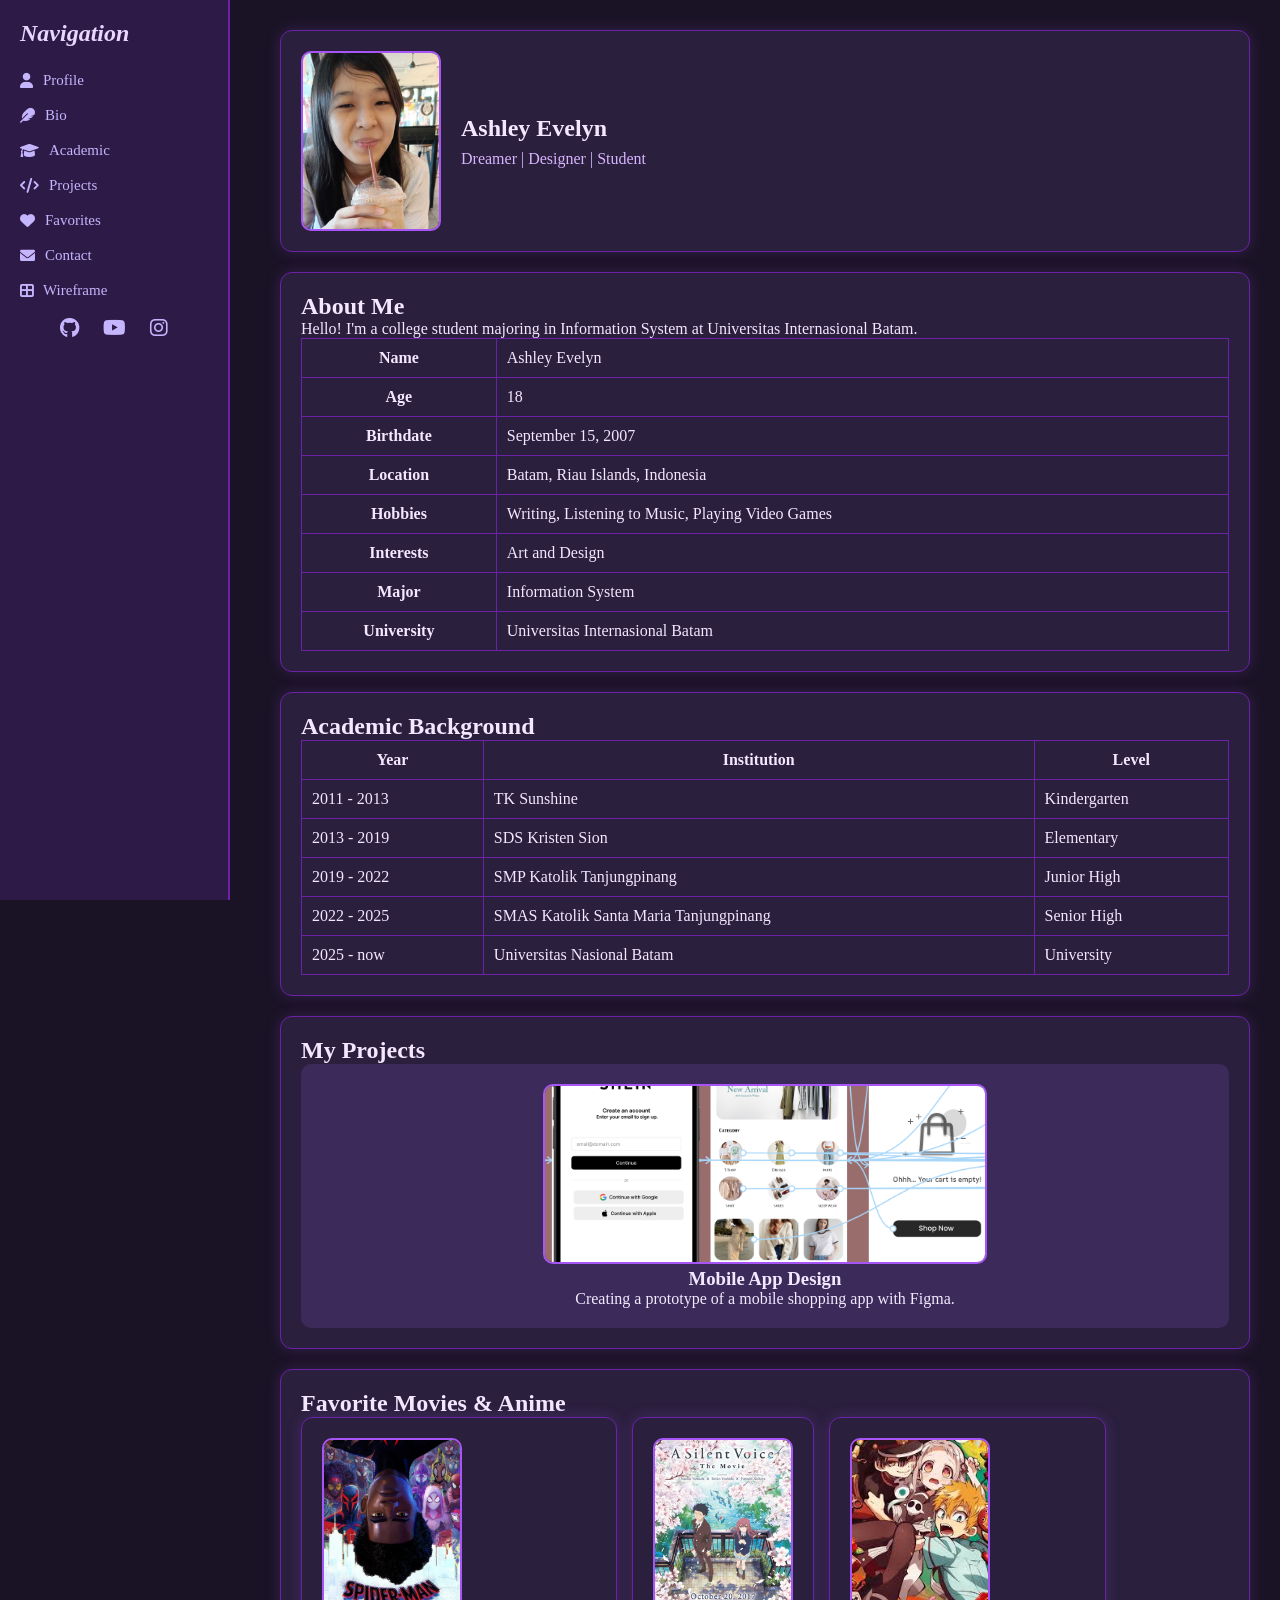
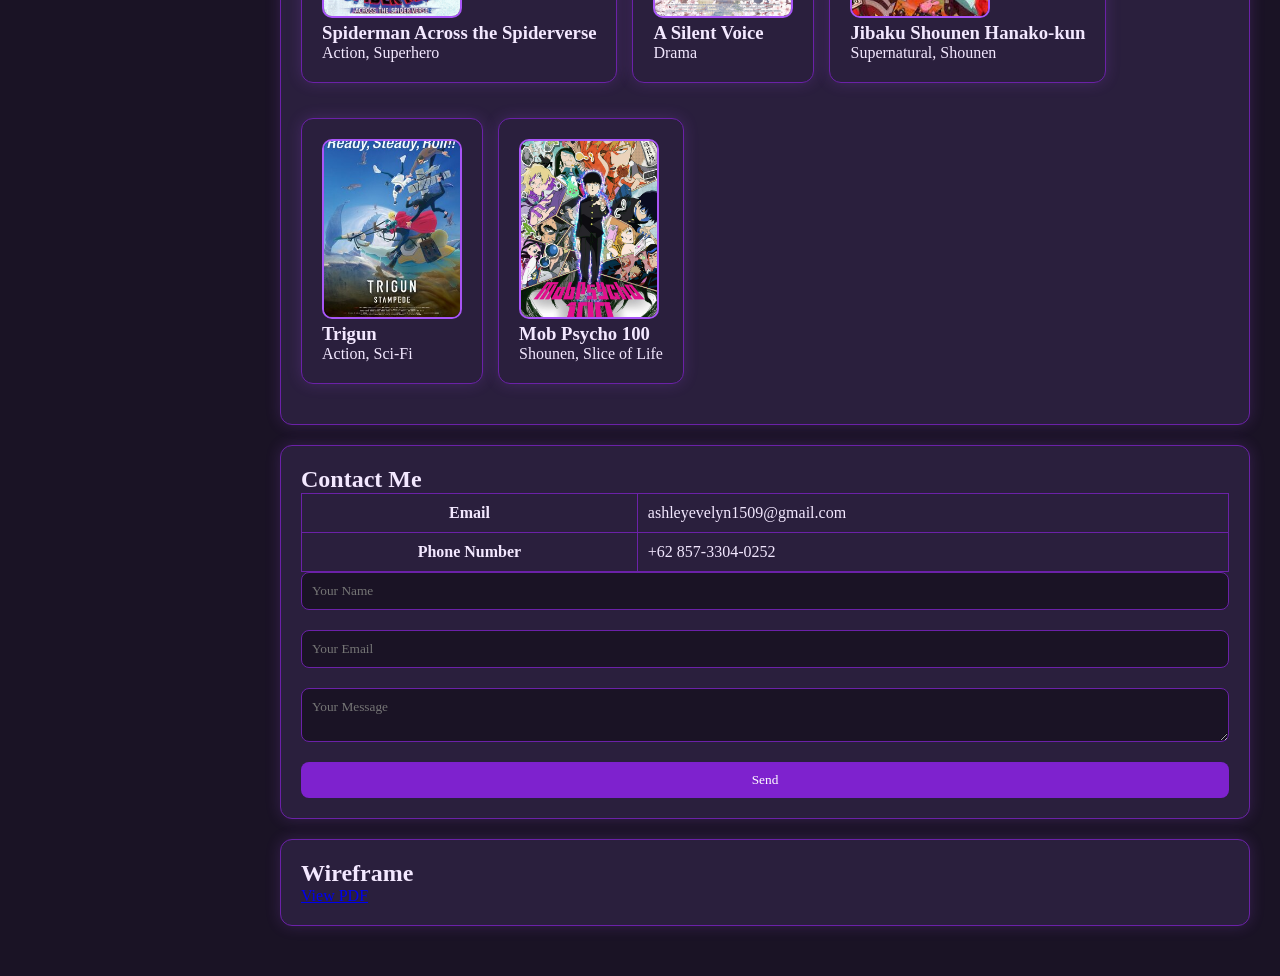
==== commit 7886e603: "Update index.html" ====
--- a/biodataash/index.html
+++ b/biodataash/index.html
@@ -174,7 +174,7 @@
                 </tr>
                 <tr>
                     <th>Phone Number</th>
-                    <td>+62 857 3304 0252</td>
+                    <td>+62 857-3304-0252</td>
                 </tr>
             </table>
             
@@ -189,7 +189,7 @@
         <!-- PDF Viewer -->
         <section id="wireframe" class="card">
             <h2>Wireframe</h2>
-            <a href="https://instagram.com/ashley_evel_" target="_blank">View PDF</a>
+            <a href="https://ashleyevelyn00.github.io/ashleyevelyn.github.io/biodataash/wireframe.pdf" target="_blank">View PDF</a>
         </section>
 
     </div>
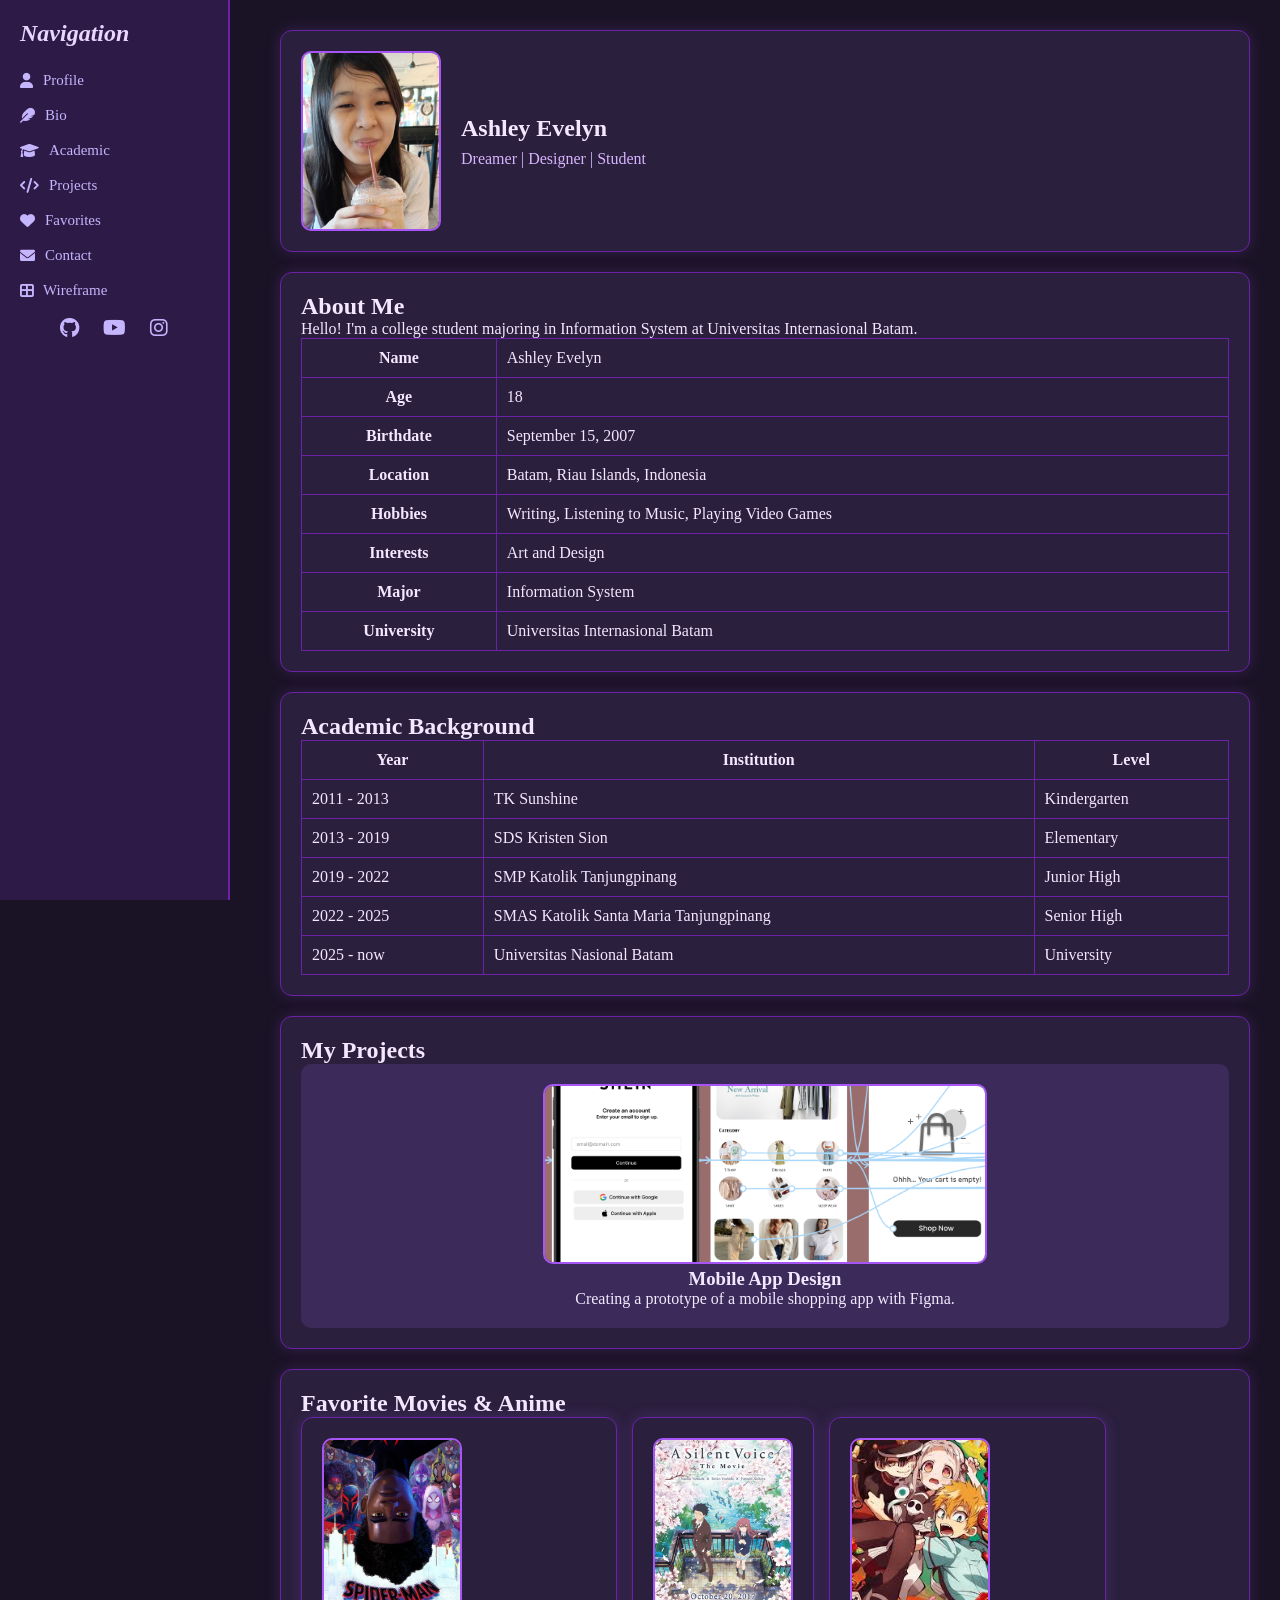
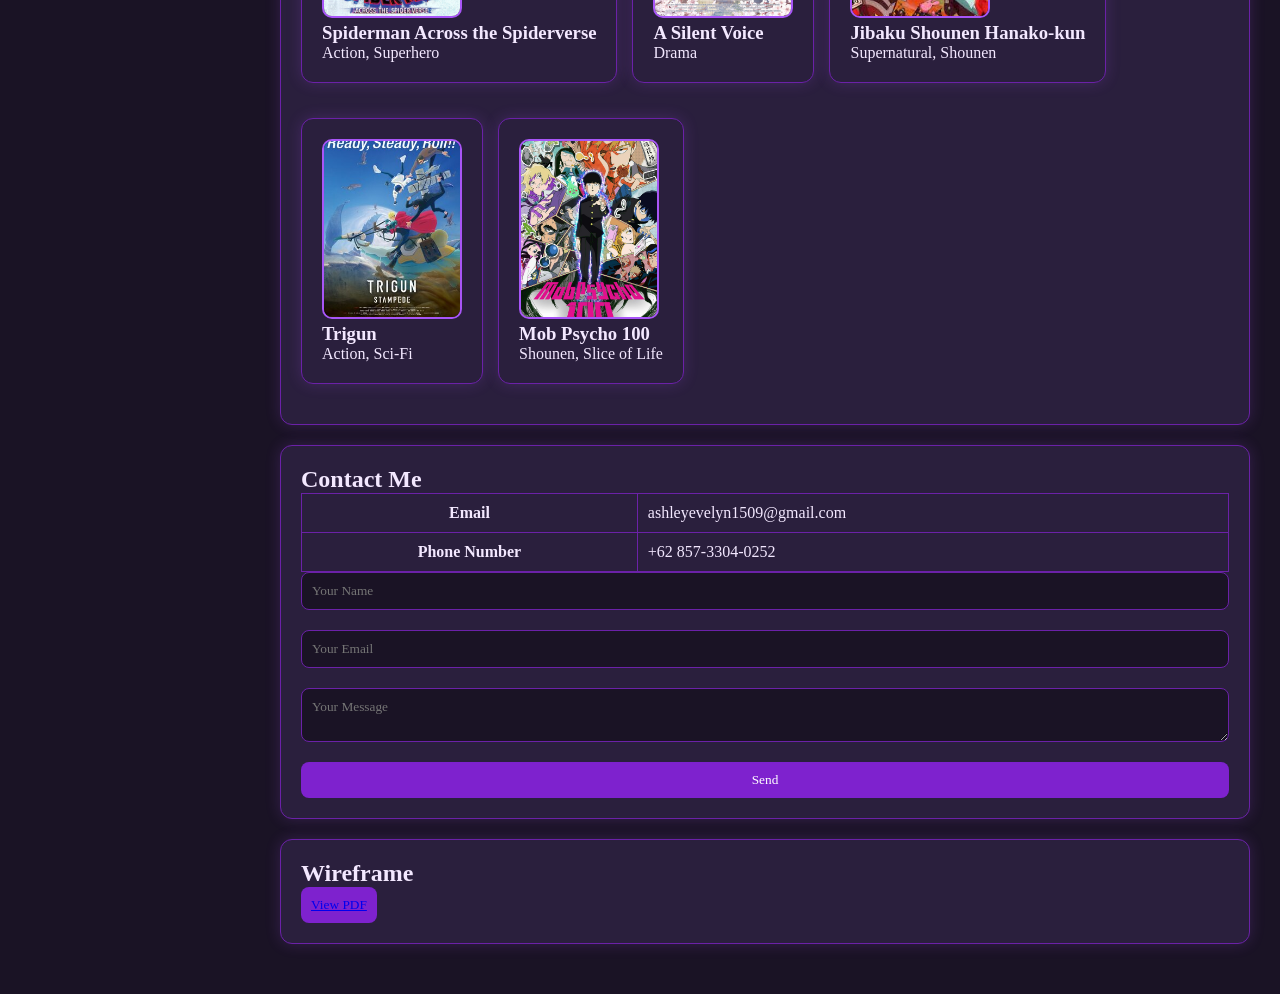
==== commit e2f04699: "Update index.html" ====
--- a/biodataash/index.html
+++ b/biodataash/index.html
@@ -189,7 +189,7 @@
         <!-- PDF Viewer -->
         <section id="wireframe" class="card">
             <h2>Wireframe</h2>
-            <a href="https://ashleyevelyn00.github.io/ashleyevelyn.github.io/biodataash/wireframe.pdf" target="_blank">View PDF</a>
+            <button type="button"><a href="https://ashleyevelyn00.github.io/ashleyevelyn.github.io/biodataash/wireframe.pdf" target="_blank">View PDF</a></button>
         </section>
 
     </div>
